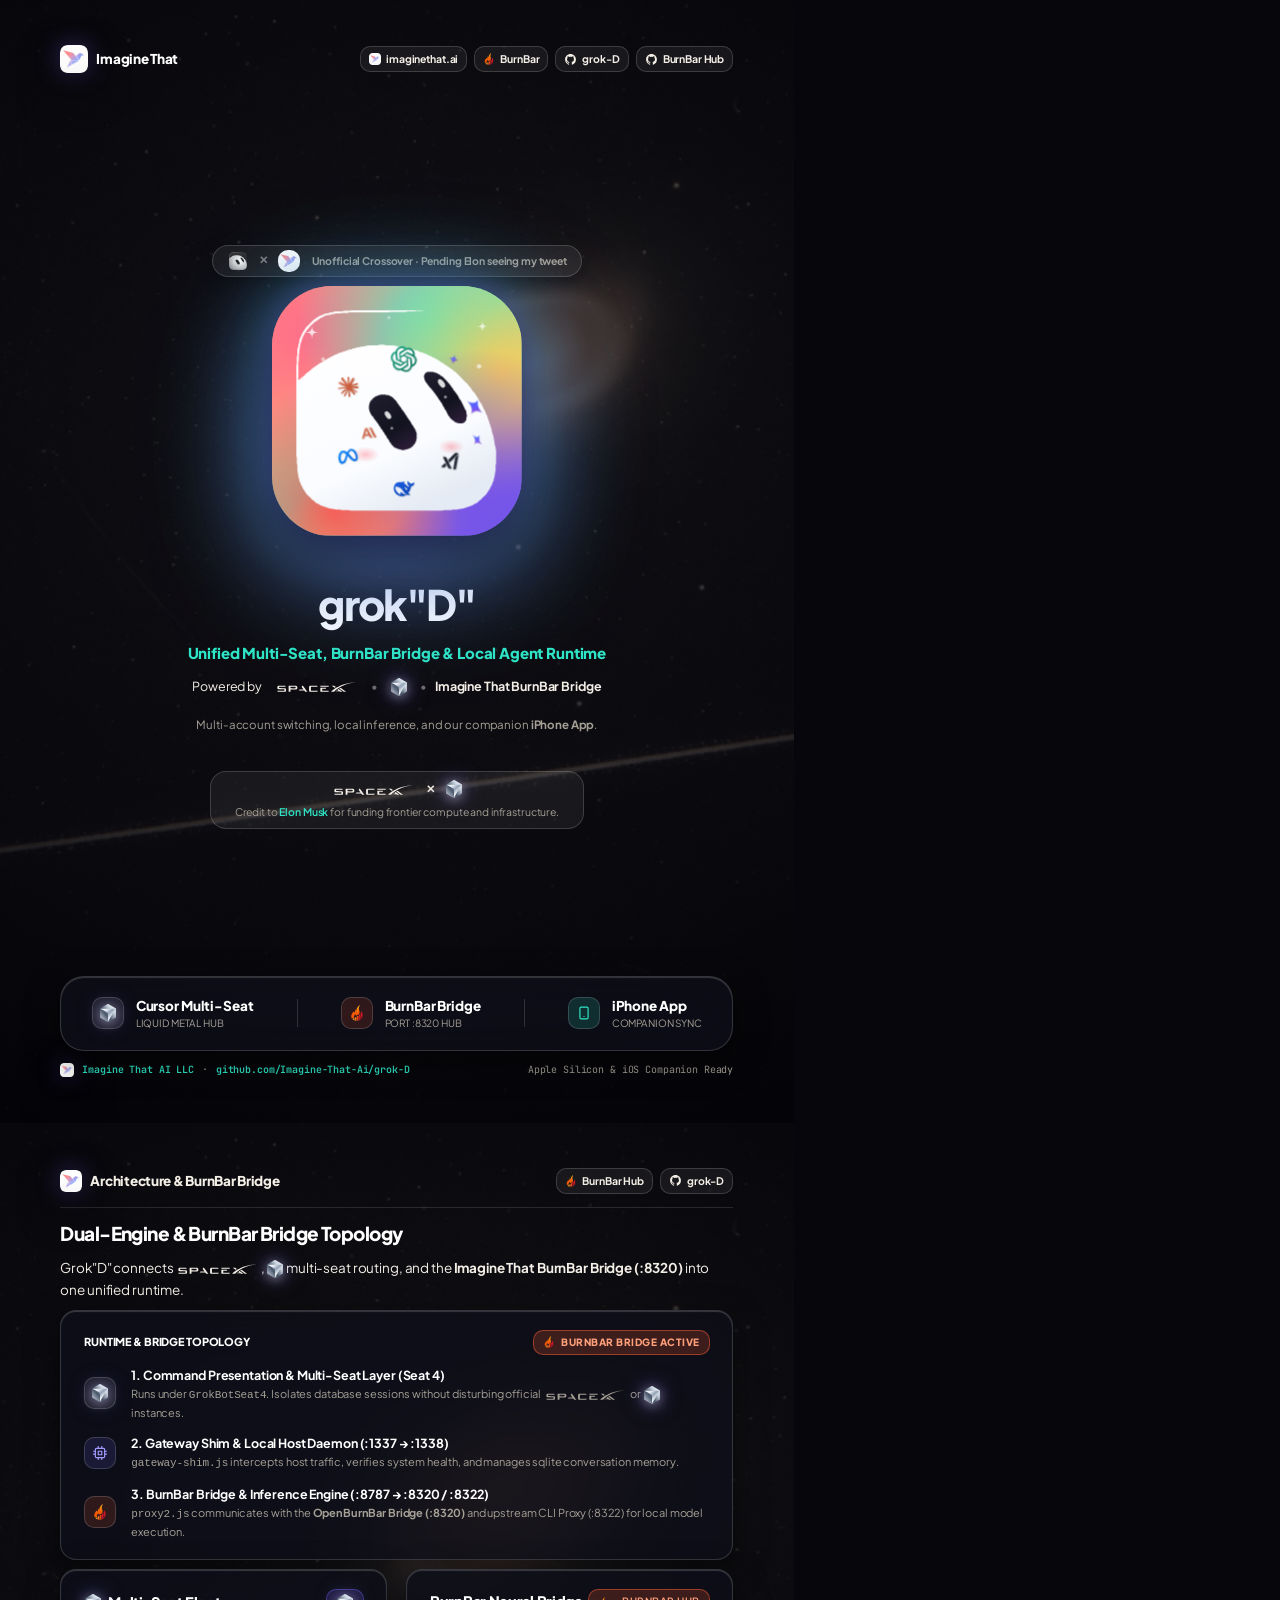
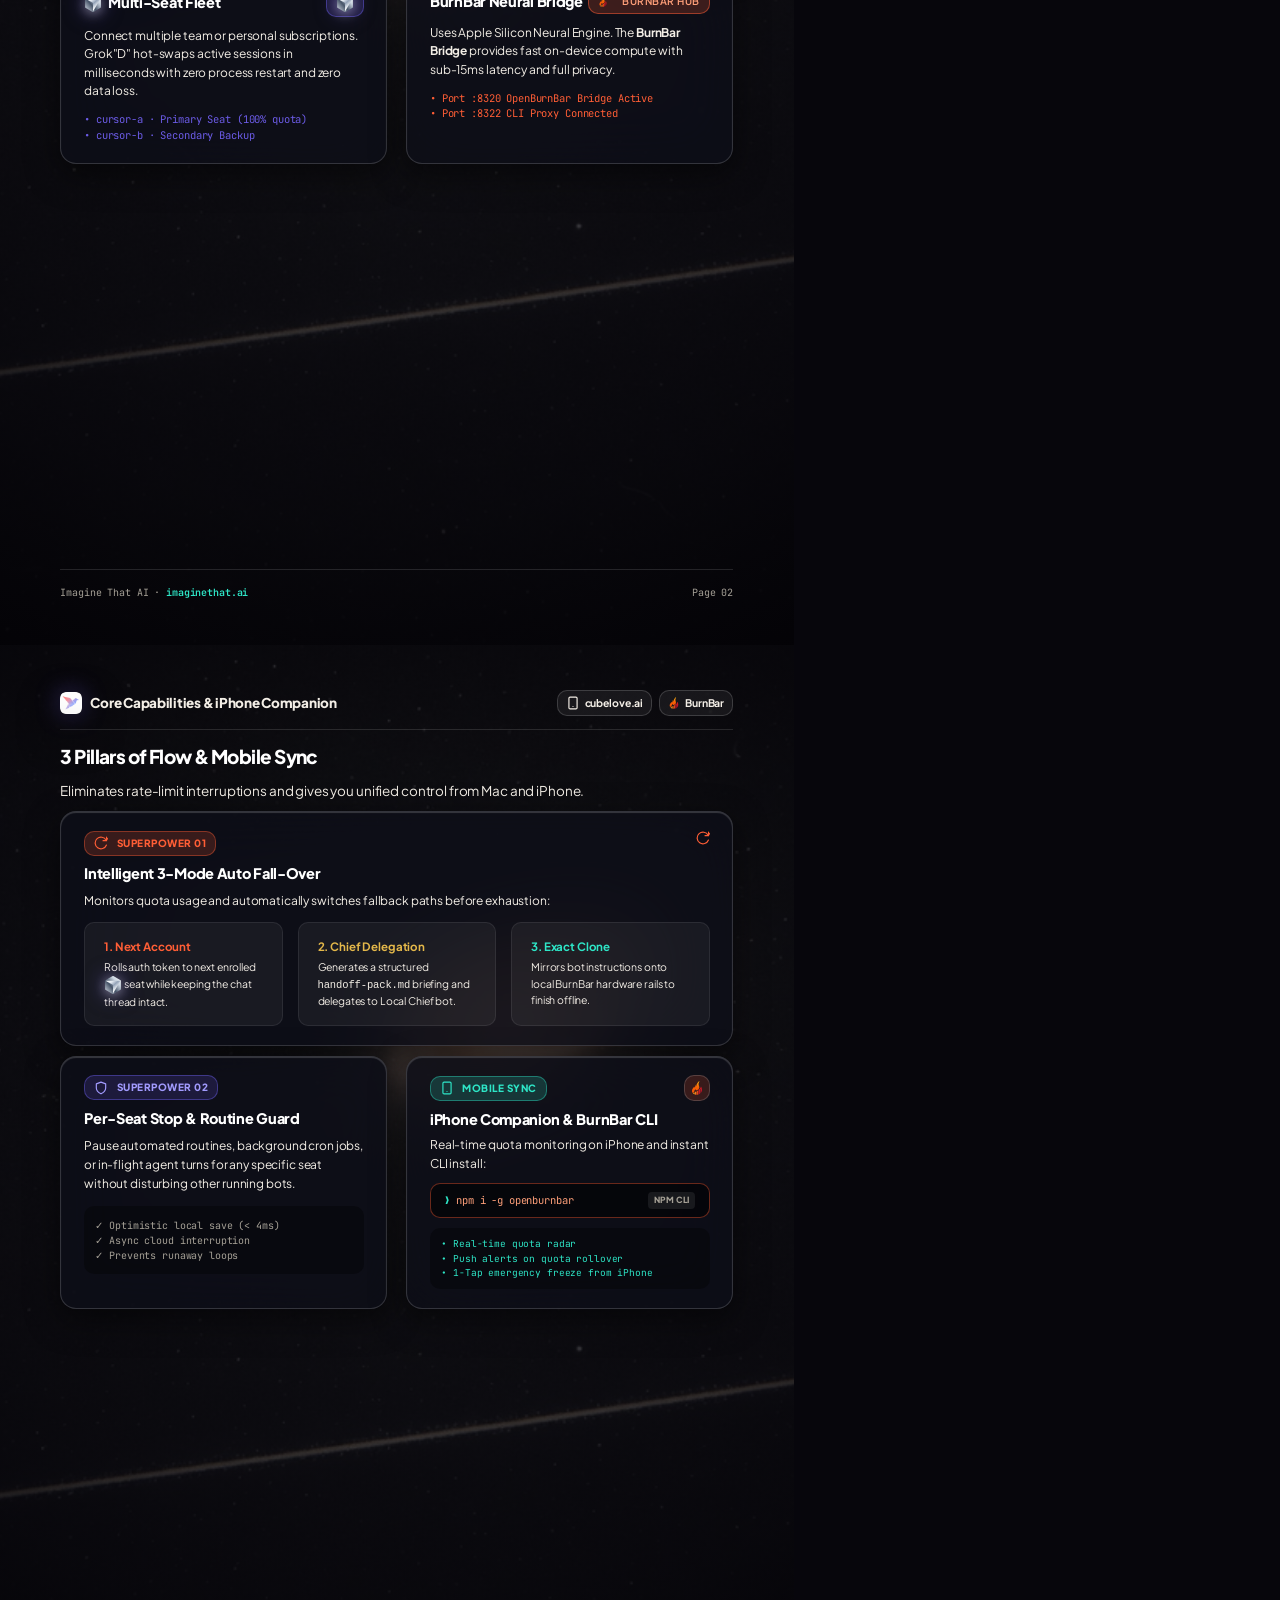
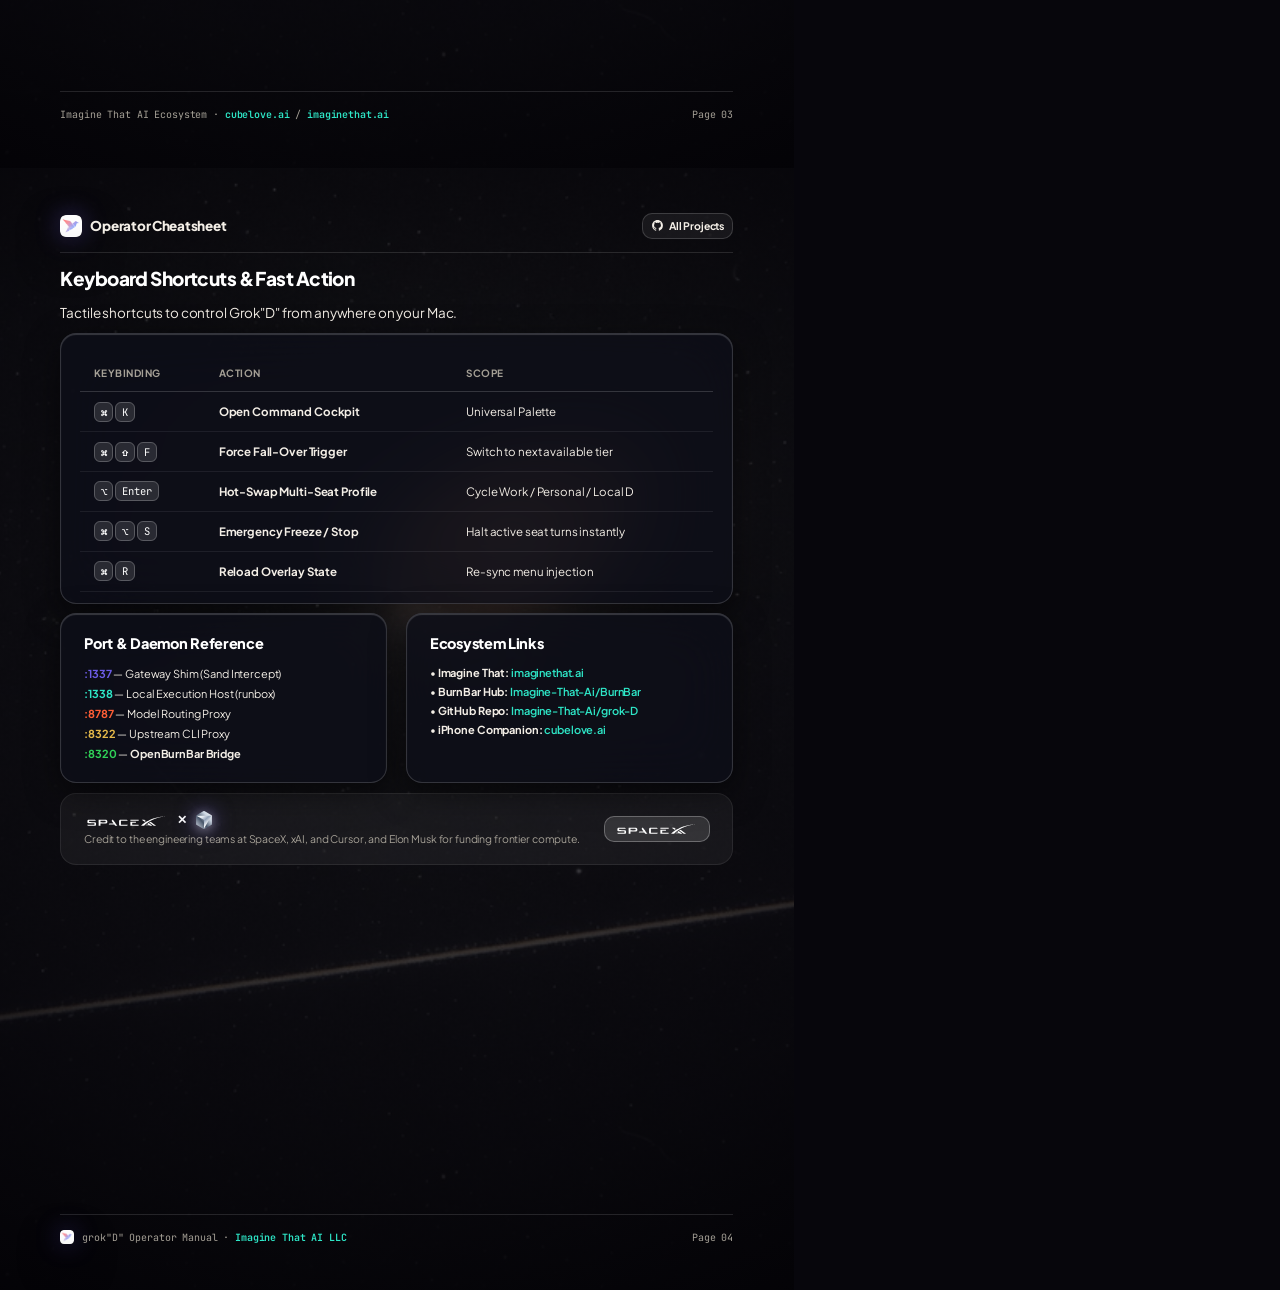
==== welcome_guide_source.html @ 6ba2c103 "Land the rest of the Mac grok"D" overlay. Bot-to-bot chatter, create-bot, glass theme, local takeove" ====
<!DOCTYPE html>
<html lang="en">
<head>
  <meta charset="UTF-8">
  <title>grok"D" Operator Guide</title>
  <link rel="preconnect" href="https://fonts.googleapis.com">
  <link rel="preconnect" href="https://fonts.gstatic.com" crossorigin>
  <link href="https://fonts.googleapis.com/css2?family=Plus+Jakarta+Sans:ital,wght@0,300;0,400;0,500;0,600;0,700;0,800;0,900;1,400&family=JetBrains+Mono:wght@400;500;600;700&display=swap" rel="stylesheet">
  <style>
    @page {
      size: A4 portrait;
      margin: 0;
    }
    *, *::before, *::after {
      box-sizing: border-box;
      margin: 0;
      padding: 0;
      -webkit-print-color-adjust: exact !important;
      print-color-adjust: exact !important;
    }

    :root {
      --bg-dark: #07060C;
      --bg-card: rgba(14, 15, 24, 0.84);
      --bg-card-glass: rgba(255, 255, 255, 0.05);
      --border-specular: 1px solid rgba(255, 255, 255, 0.16);
      --border-subtle: 1px solid rgba(255, 255, 255, 0.08);
      
      --text-white: #FFFFFF;
      --text-main: #F3EEE6;
      --text-muted: #A5A096;
      --text-dim: #736E64;

      --accent-indigo: #6C5CE7;
      --accent-cyan: #2EE6C7;
      --accent-coral: #FF5E36;
      --accent-amber: #E4B84A;
      --accent-emerald: #30D158;

      --radius-squircle-lg: 24px;
      --radius-squircle-md: 16px;
      --radius-squircle-sm: 10px;
      --radius-squircle-icon: 24%;

      --font-display: 'Plus Jakarta Sans', -apple-system, BlinkMacSystemFont, 'SF Pro Display', sans-serif;
      --font-mono: 'JetBrains Mono', 'SF Mono', monospace;
    }

    body {
      background-color: var(--bg-dark);
      color: var(--text-main);
      font-family: var(--font-display);
      font-size: 13px;
      line-height: 1.5;
      letter-spacing: -0.01em;
      -webkit-font-smoothing: antialiased;
    }

    .page {
      width: 210mm;
      height: 297mm;
      position: relative;
      overflow: hidden;
      page-break-after: always;
      page-break-inside: avoid;
      background-color: #07060C;
      background-image: url('[data-uri]');
      background-size: cover;
      background-position: center;
      padding: 12mm 16mm;
      display: flex;
      flex-direction: column;
    }

    .kernel-overlay {
      position: absolute;
      inset: 0;
      background: radial-gradient(circle at 50% 30%, rgba(7, 6, 12, 0.62) 0%, rgba(5, 4, 9, 0.88) 75%, rgba(3, 2, 6, 0.96) 100%);
      pointer-events: none;
      z-index: 0;
    }

    .page-content {
      position: relative;
      z-index: 1;
      height: 100%;
      display: flex;
      flex-direction: column;
    }

    .doc-header {
      display: flex;
      justify-content: space-between;
      align-items: center;
      padding-bottom: 3.5mm;
      border-bottom: 1px solid rgba(255, 255, 255, 0.12);
      margin-bottom: 3mm;
    }
    .doc-brand {
      display: flex;
      align-items: center;
      gap: 8px;
      font-size: 13.5px;
      font-weight: 800;
      letter-spacing: -0.02em;
    }

    .nav-links {
      display: flex;
      align-items: center;
      gap: 7px;
    }

    .doc-footer {
      margin-top: auto;
      padding-top: 4mm;
      border-top: 1px solid rgba(255, 255, 255, 0.12);
      display: flex;
      justify-content: space-between;
      align-items: center;
      font-size: 10px;
      color: var(--text-muted);
      font-family: var(--font-mono);
    }

    a.header-brand-pill {
      display: inline-flex;
      align-items: center;
      gap: 5px;
      padding: 4px 8px;
      background: rgba(255, 255, 255, 0.06);
      border: 1px solid rgba(255, 255, 255, 0.16);
      border-radius: var(--radius-squircle-sm);
      color: var(--text-main);
      text-decoration: none;
      font-size: 10.5px;
      font-weight: 700;
      transition: all 0.15s ease;
    }
    a.header-brand-pill:hover {
      background: rgba(255, 255, 255, 0.14);
      border-color: rgba(255, 255, 255, 0.32);
      color: #FFF;
    }

    a.tasteful-link {
      color: var(--accent-cyan);
      text-decoration: none;
      font-weight: 600;
    }
    a.tasteful-link:hover {
      text-decoration: underline;
      color: #FFF;
    }

    h1 {
      font-size: 38px;
      font-weight: 900;
      letter-spacing: -0.045em;
      line-height: 1.1;
      color: var(--text-white);
      margin-bottom: 2mm;
    }
    h2 {
      font-size: 19px;
      font-weight: 800;
      letter-spacing: -0.03em;
      color: var(--text-white);
      margin-bottom: 2.5mm;
    }
    h3 {
      font-size: 14.5px;
      font-weight: 800;
      letter-spacing: -0.02em;
      color: var(--text-white);
    }
    p {
      color: var(--text-main);
      font-size: 12px;
      line-height: 1.55;
    }
    p.lead {
      font-size: 13.5px;
      line-height: 1.6;
      color: var(--text-main);
    }

    .glass-card {
      background: var(--bg-card);
      backdrop-filter: blur(28px) saturate(180%);
      -webkit-backdrop-filter: blur(28px) saturate(180%);
      border: var(--border-specular);
      border-radius: var(--radius-squircle-md);
      padding: 5mm 6mm;
      box-shadow: 0 10px 32px rgba(0, 0, 0, 0.5), inset 0 1px 1px rgba(255, 255, 255, 0.18);
      position: relative;
    }
    .glass-card-subtle {
      background: var(--bg-card-glass);
      border: var(--border-subtle);
      border-radius: var(--radius-squircle-sm);
      padding: 4mm 5mm;
    }

    .badge {
      display: inline-flex;
      align-items: center;
      gap: 6px;
      padding: 4px 9px;
      border-radius: var(--radius-squircle-sm);
      font-size: 10px;
      font-weight: 800;
      text-transform: uppercase;
      letter-spacing: 0.05em;
    }
    .badge-spacex {
      background: rgba(255, 255, 255, 0.12);
      color: #FFFFFF;
      border: 1px solid rgba(255, 255, 255, 0.28);
    }
    .badge-burnbar {
      background: rgba(255, 94, 54, 0.2);
      color: #FFA07A;
      border: 1px solid rgba(255, 94, 54, 0.5);
    }
    .badge-git {
      background: rgba(108, 92, 231, 0.18);
      color: #A29BFE;
      border: 1px solid rgba(108, 92, 231, 0.45);
    }
    .badge-cyan {
      background: rgba(46, 230, 199, 0.18);
      color: var(--accent-cyan);
      border: 1px solid rgba(46, 230, 199, 0.4);
    }
    .badge-coral {
      background: rgba(255, 94, 54, 0.18);
      color: var(--accent-coral);
      border: 1px solid rgba(255, 94, 54, 0.4);
    }

    .squircle-app-icon {
      border-radius: var(--radius-squircle-icon);
      overflow: hidden;
      box-shadow: 0 16px 40px rgba(0, 0, 0, 0.6), 0 0 24px rgba(108, 92, 231, 0.4);
    }

    .grid-2 {
      display: grid;
      grid-template-columns: 1fr 1fr;
      gap: 5mm;
    }
    .grid-3 {
      display: grid;
      grid-template-columns: 1fr 1fr 1fr;
      gap: 4mm;
    }

    .table-cheatsheet {
      width: 100%;
      border-collapse: collapse;
      margin-top: 2.5mm;
      font-size: 11.5px;
    }
    .table-cheatsheet th {
      text-align: left;
      padding: 2.8mm 3.5mm;
      color: var(--text-muted);
      font-size: 10px;
      text-transform: uppercase;
      letter-spacing: 0.05em;
      border-bottom: 1px solid rgba(255, 255, 255, 0.16);
    }
    .table-cheatsheet td {
      padding: 2.8mm 3.5mm;
      border-bottom: 1px solid rgba(255, 255, 255, 0.07);
      color: var(--text-main);
    }
    kbd {
      background: rgba(255, 255, 255, 0.12);
      border: 1px solid rgba(255, 255, 255, 0.22);
      border-radius: 6px;
      padding: 2px 6px;
      font-family: var(--font-mono);
      font-size: 10.5px;
      color: var(--text-white);
    }

    .brand-icon-box {
      width: 32px;
      height: 32px;
      border-radius: var(--radius-squircle-sm);
      display: flex;
      align-items: center;
      justify-content: center;
      border: var(--border-specular);
      flex-shrink: 0;
    }
  </style>
</head>
<body>

  <!-- ================= PAGE 1: COVER ================= -->
  <div class="page">
    <div class="kernel-overlay"></div>

    <div class="page-content" style="justify-content: space-between;">
      
      <div class="doc-header" style="border: none;">
        <div class="doc-brand">
          <img src="[data-uri]" style="width: 28px; height: 28px;" class="squircle-app-icon" alt="Imagine That Logo" />
          <span style="font-size: 13.5px; font-weight: 800; color: #FFF;">Imagine That</span>
        </div>

        <div class="nav-links">
          <a href="https://imaginethat.ai" class="header-brand-pill" target="_blank">
            <img src="[data-uri]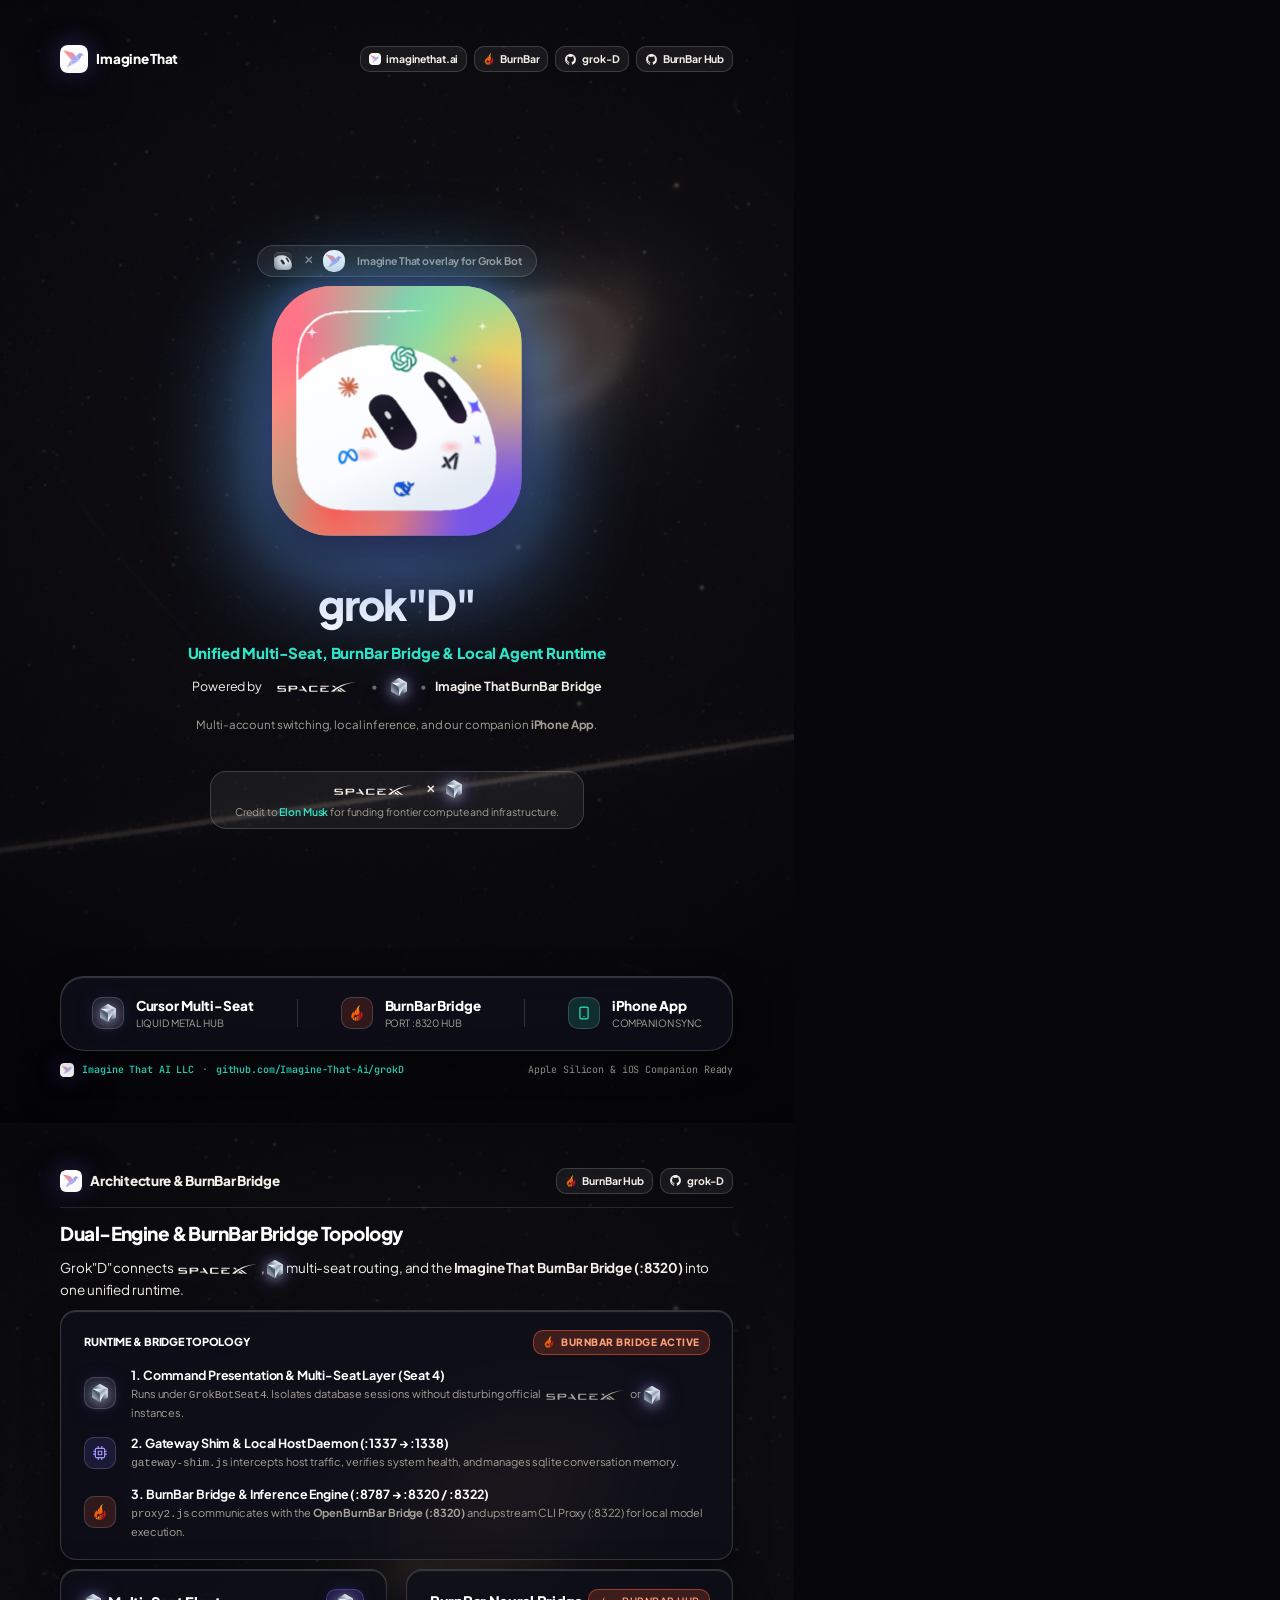
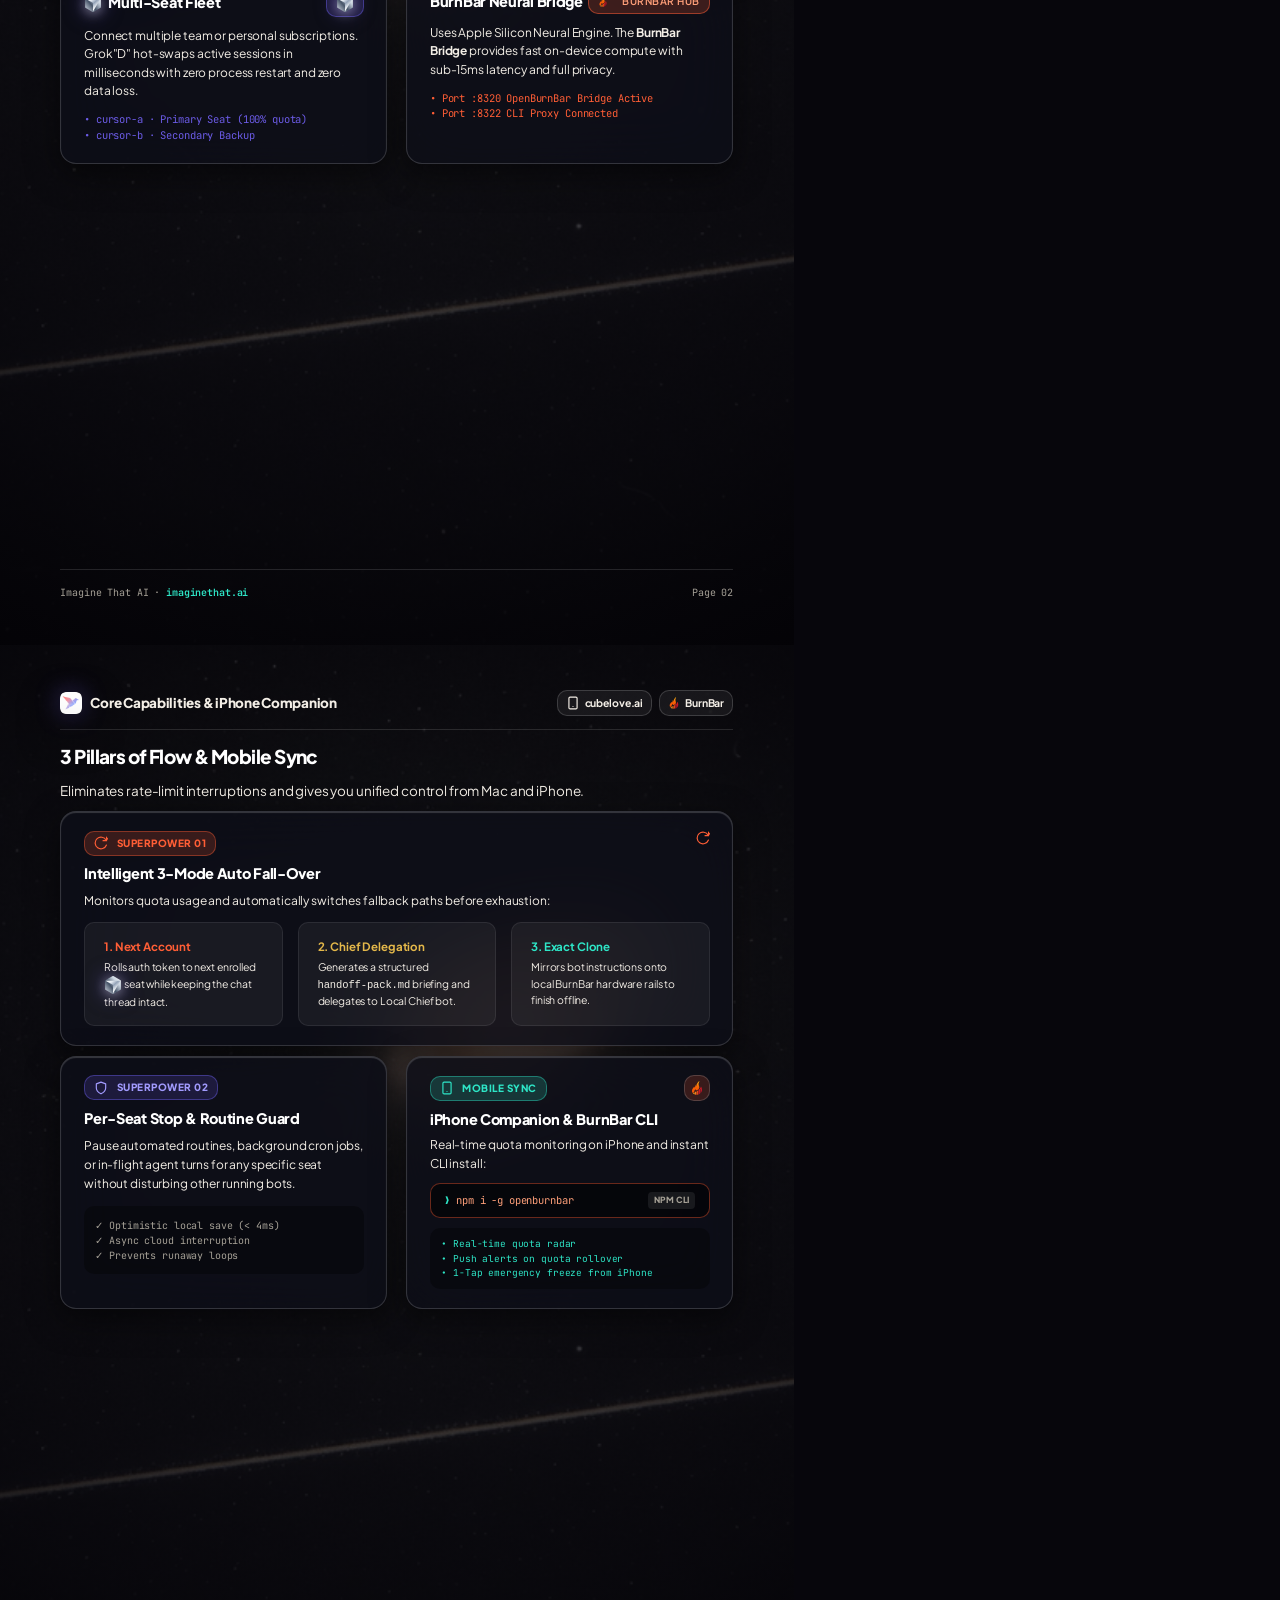
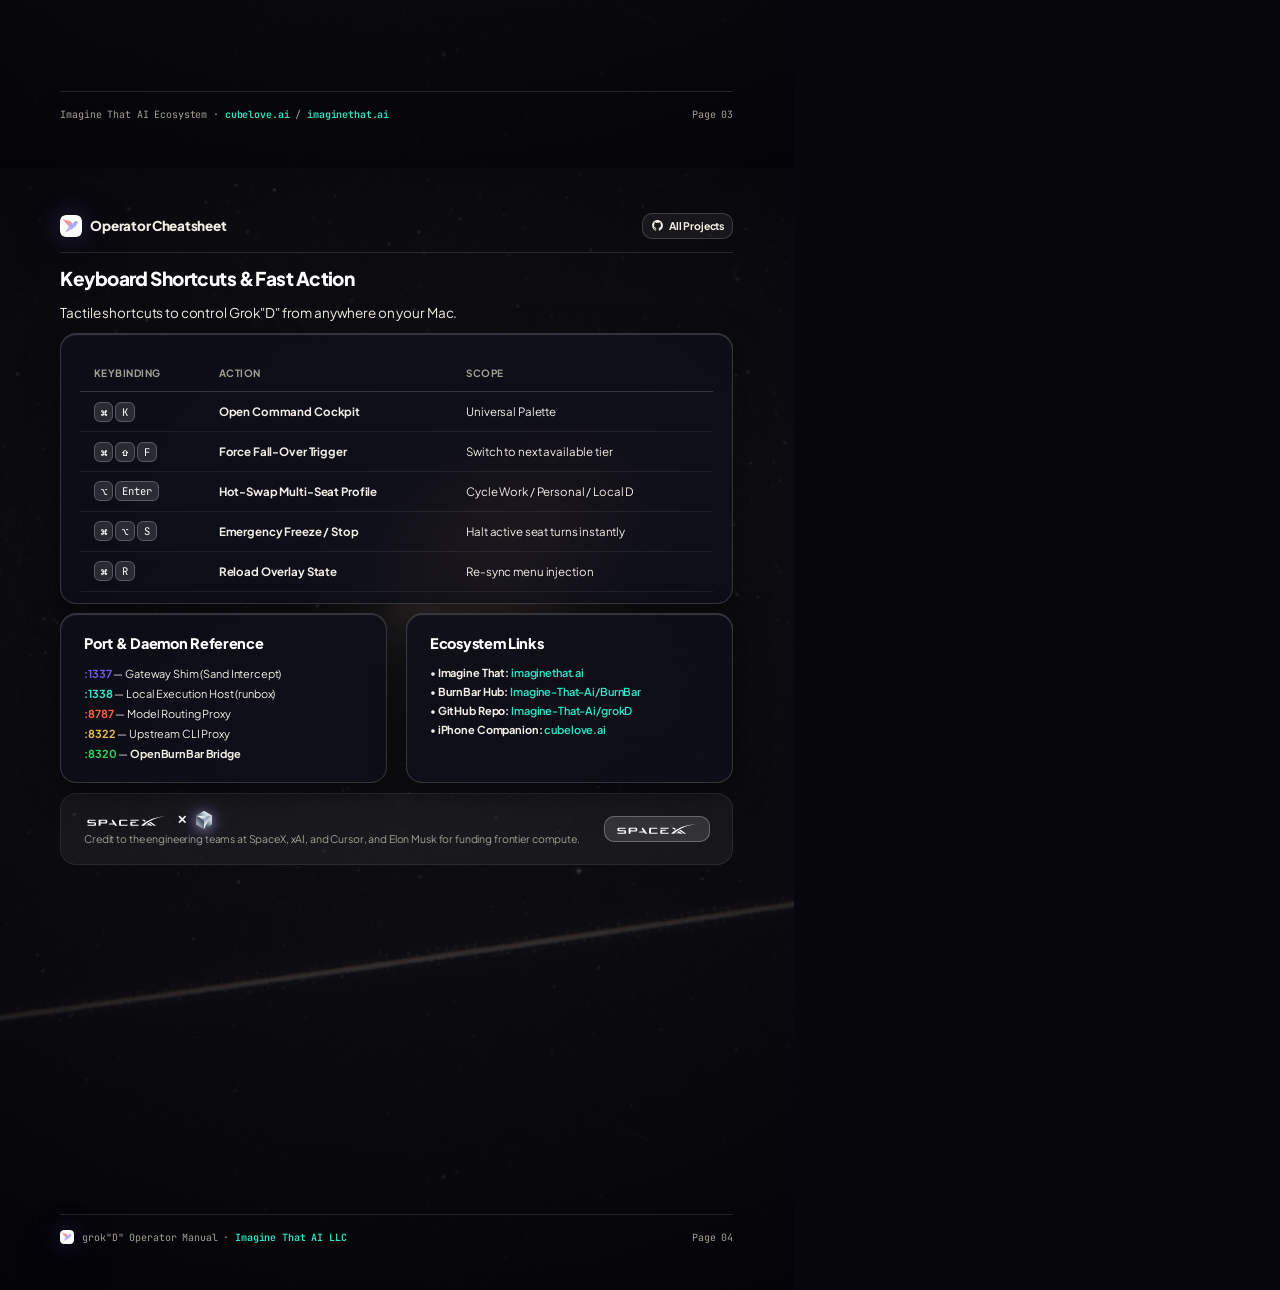
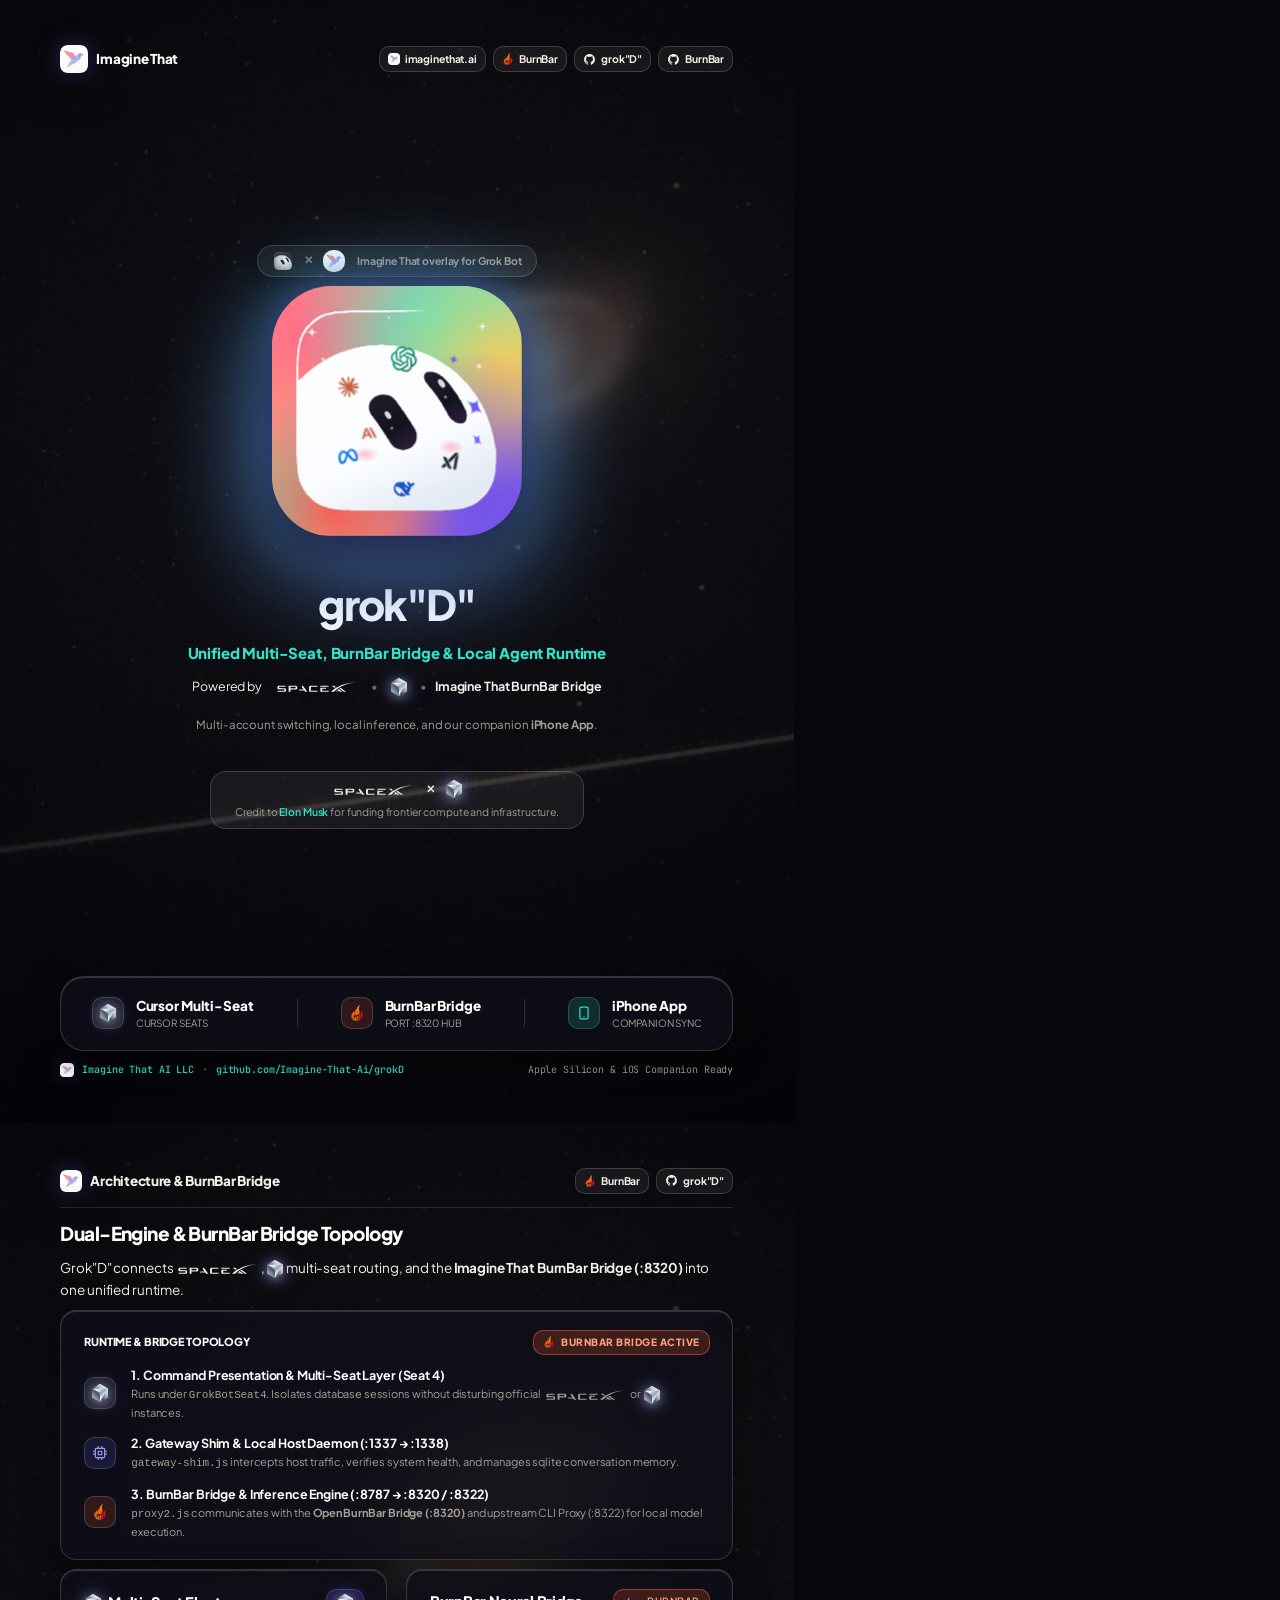
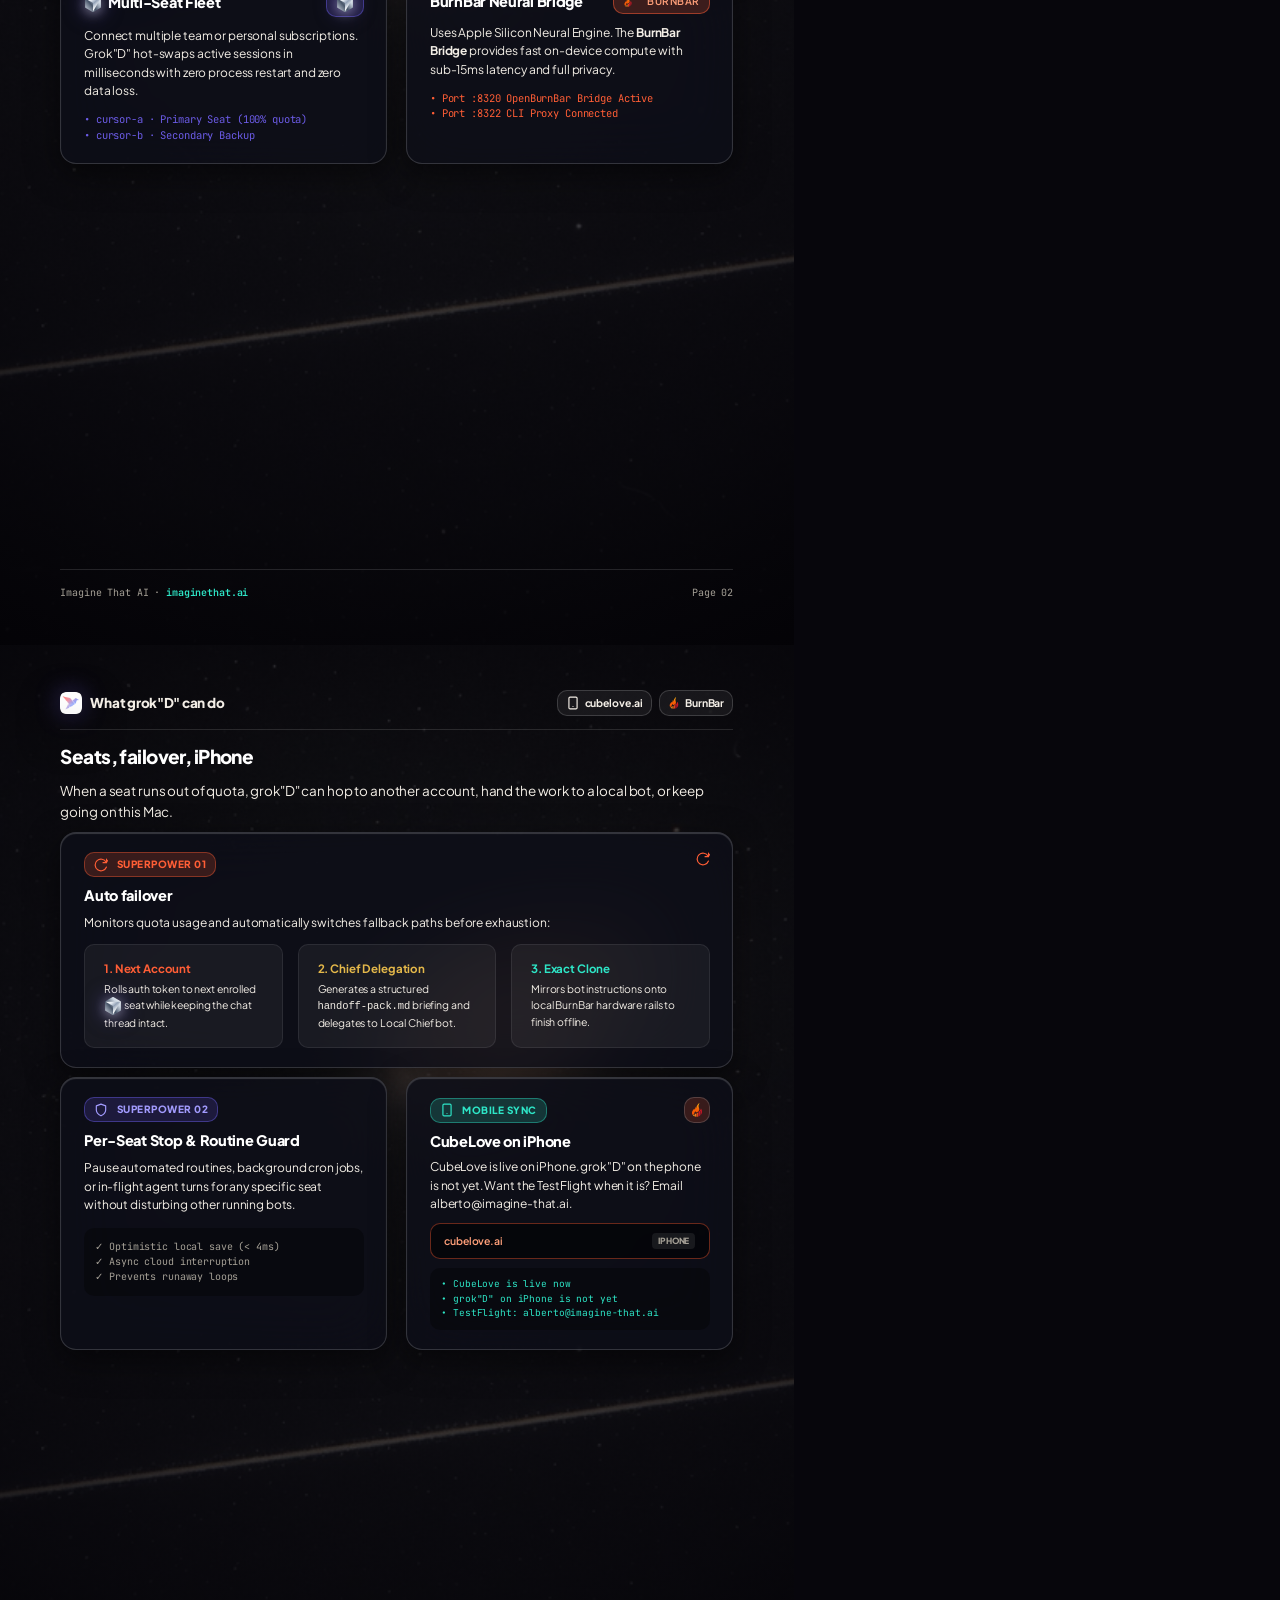
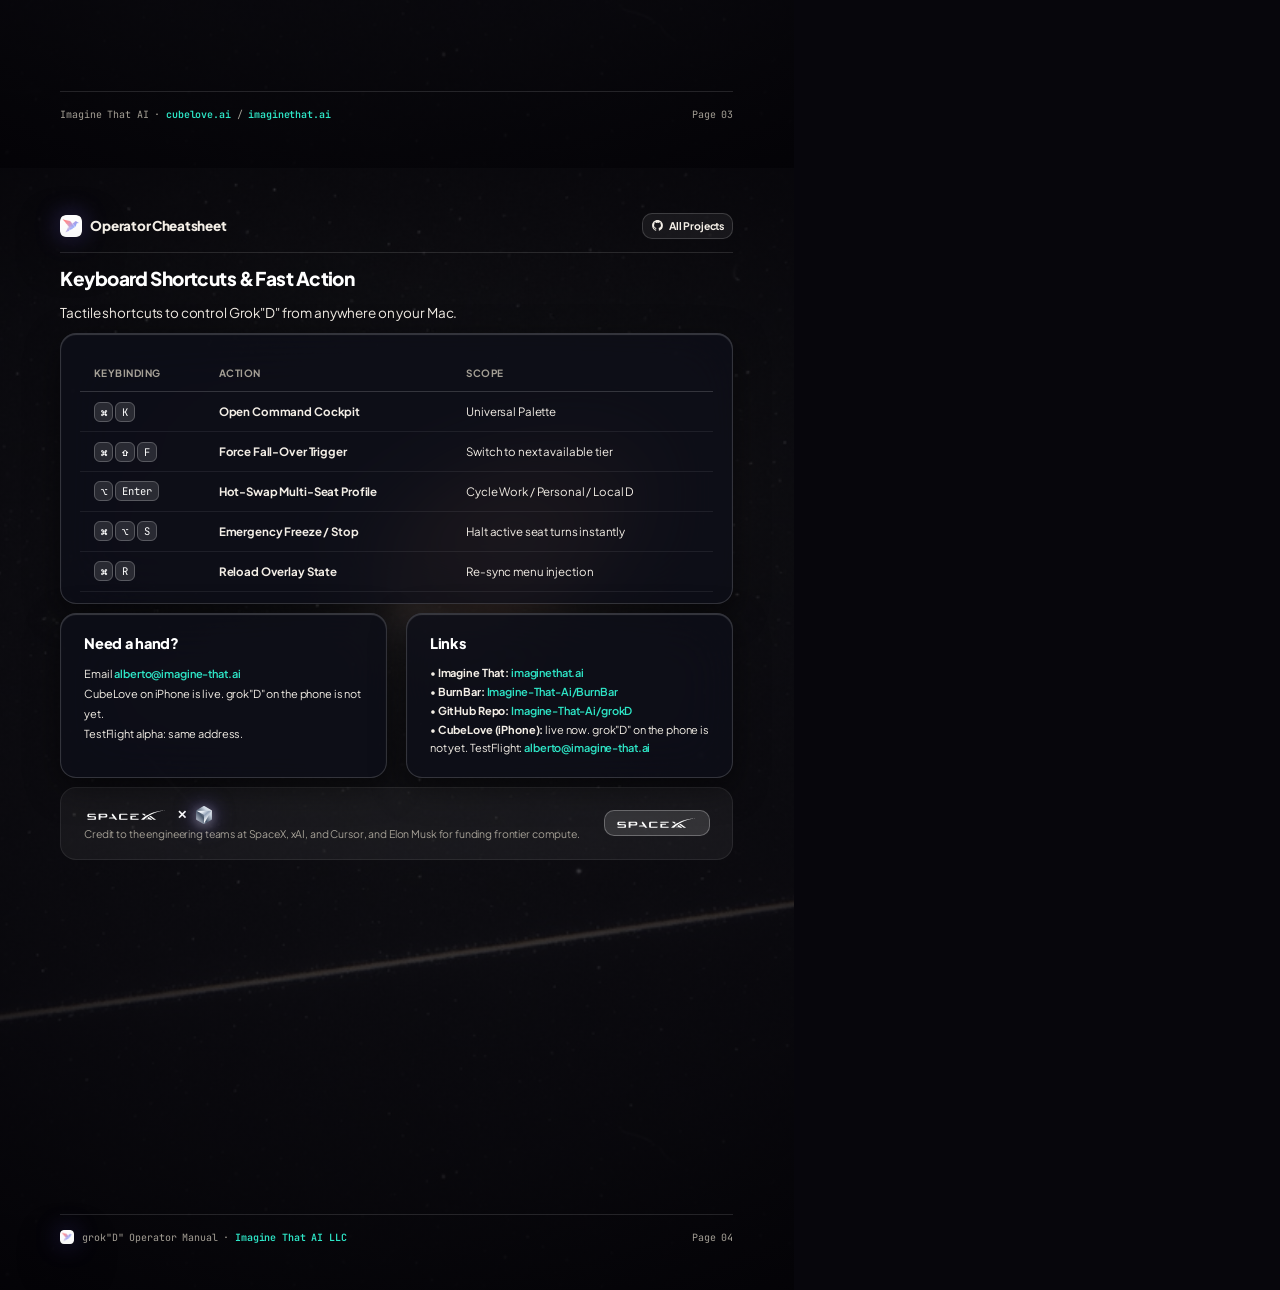
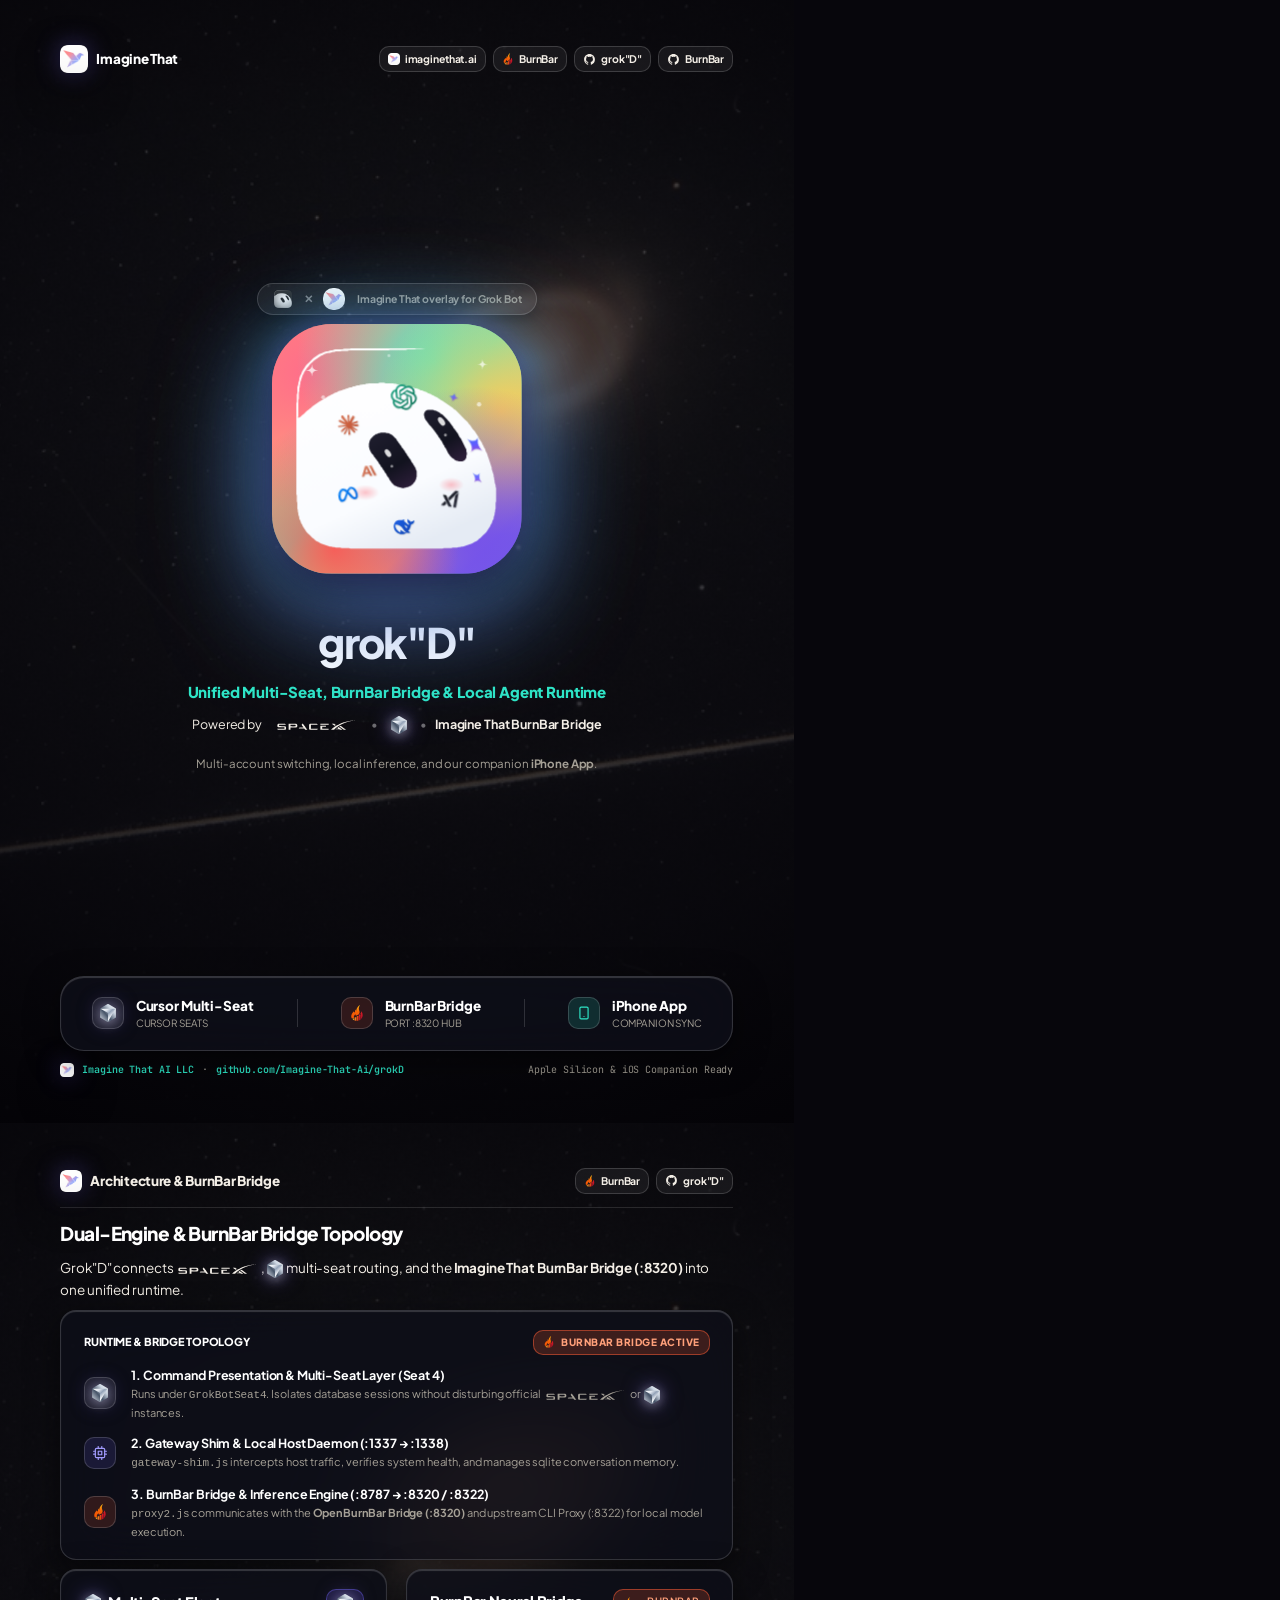
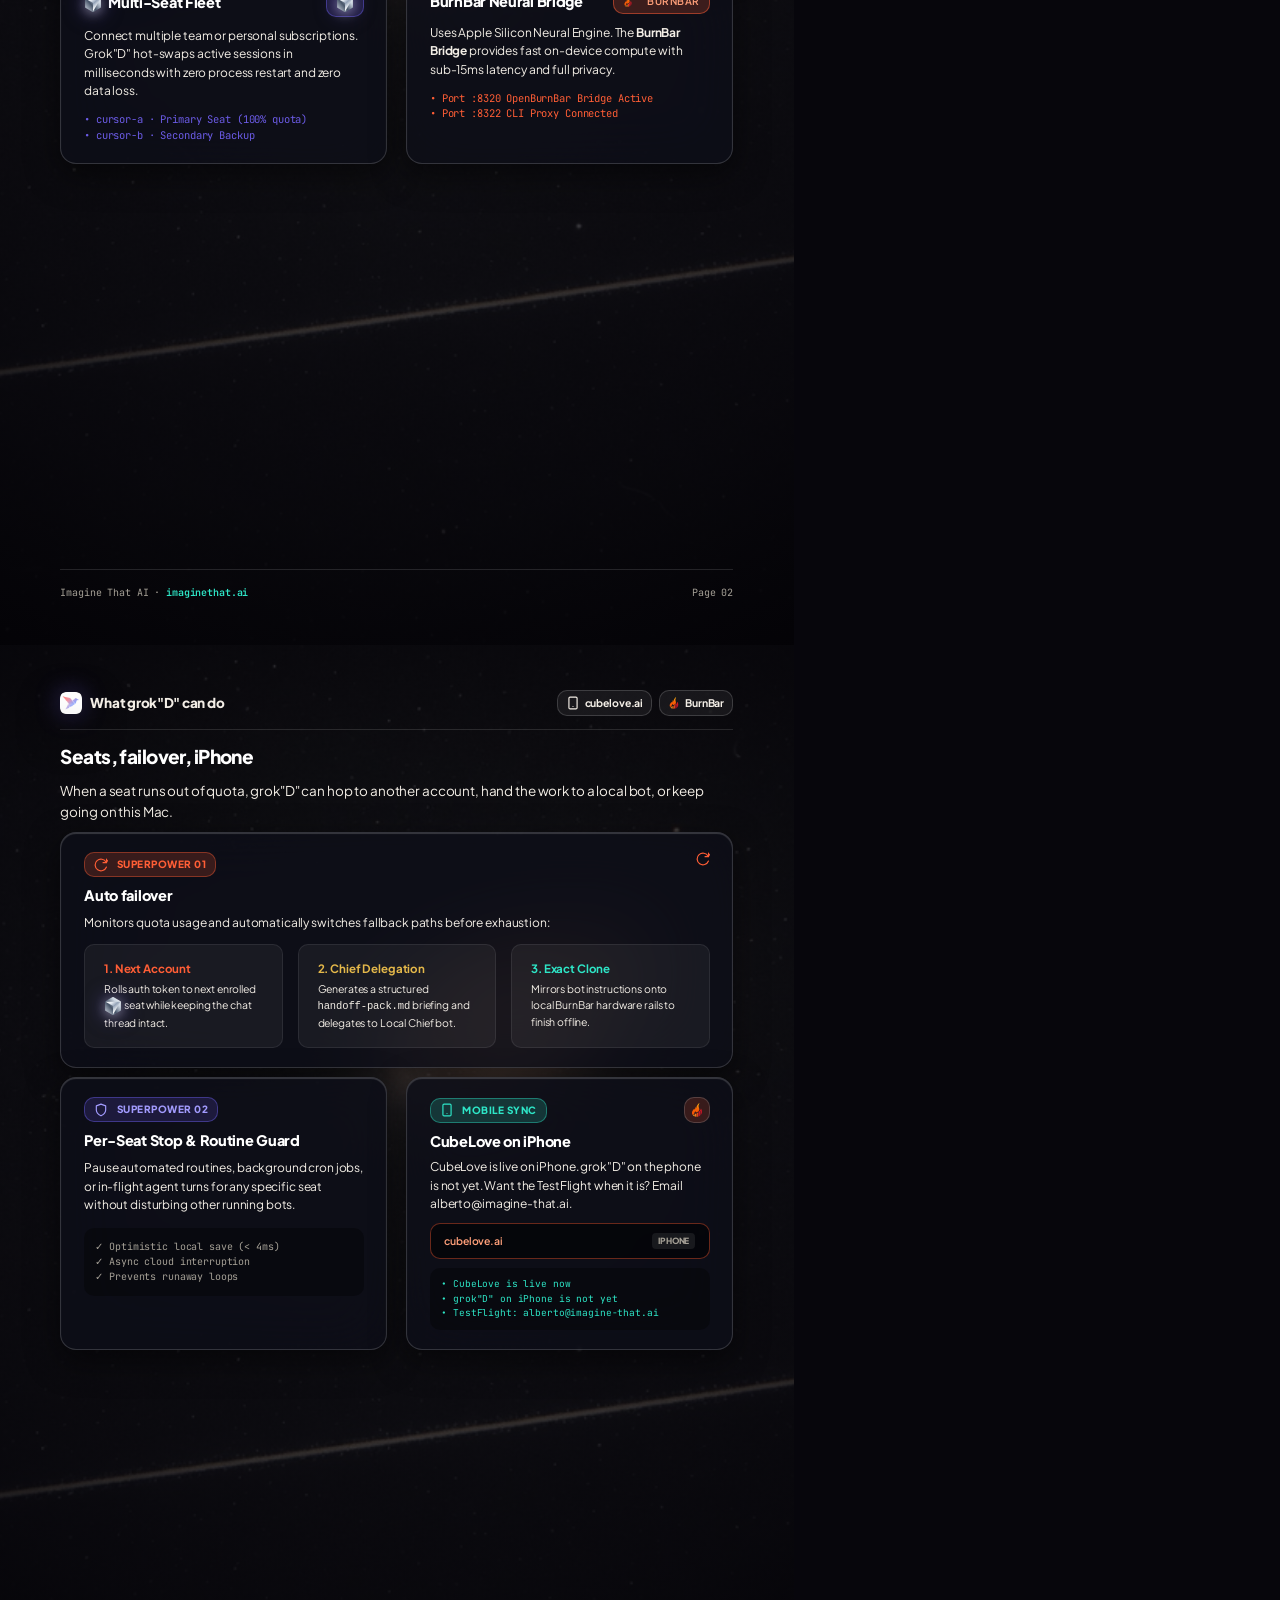
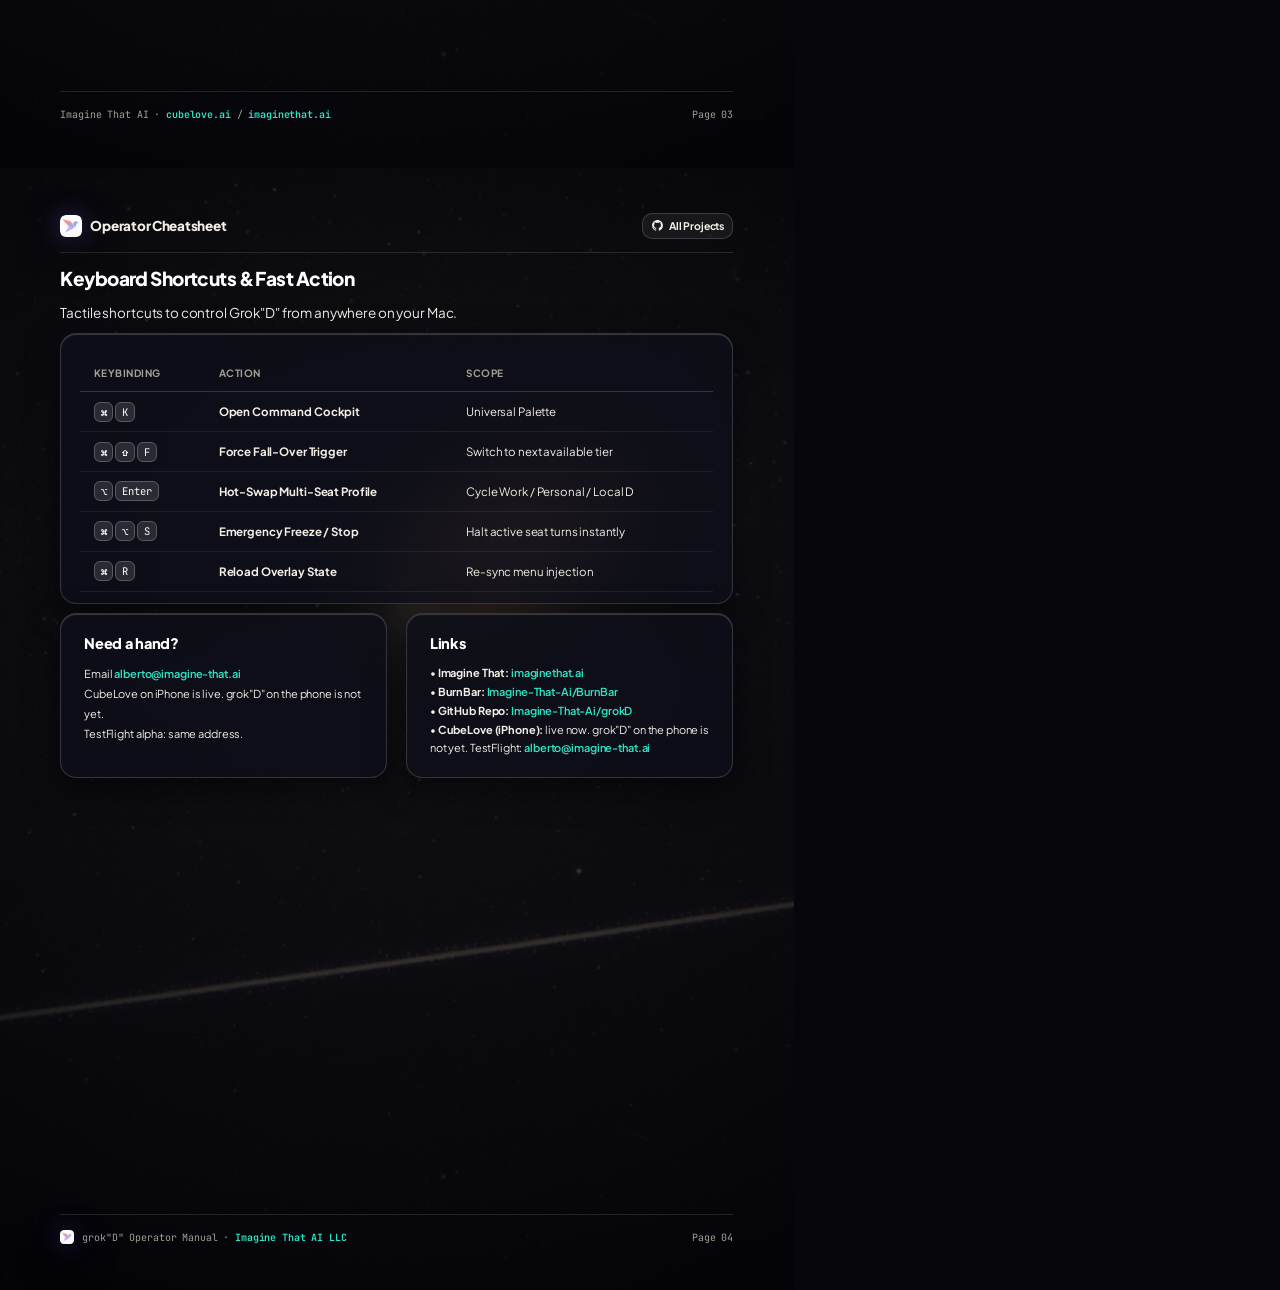
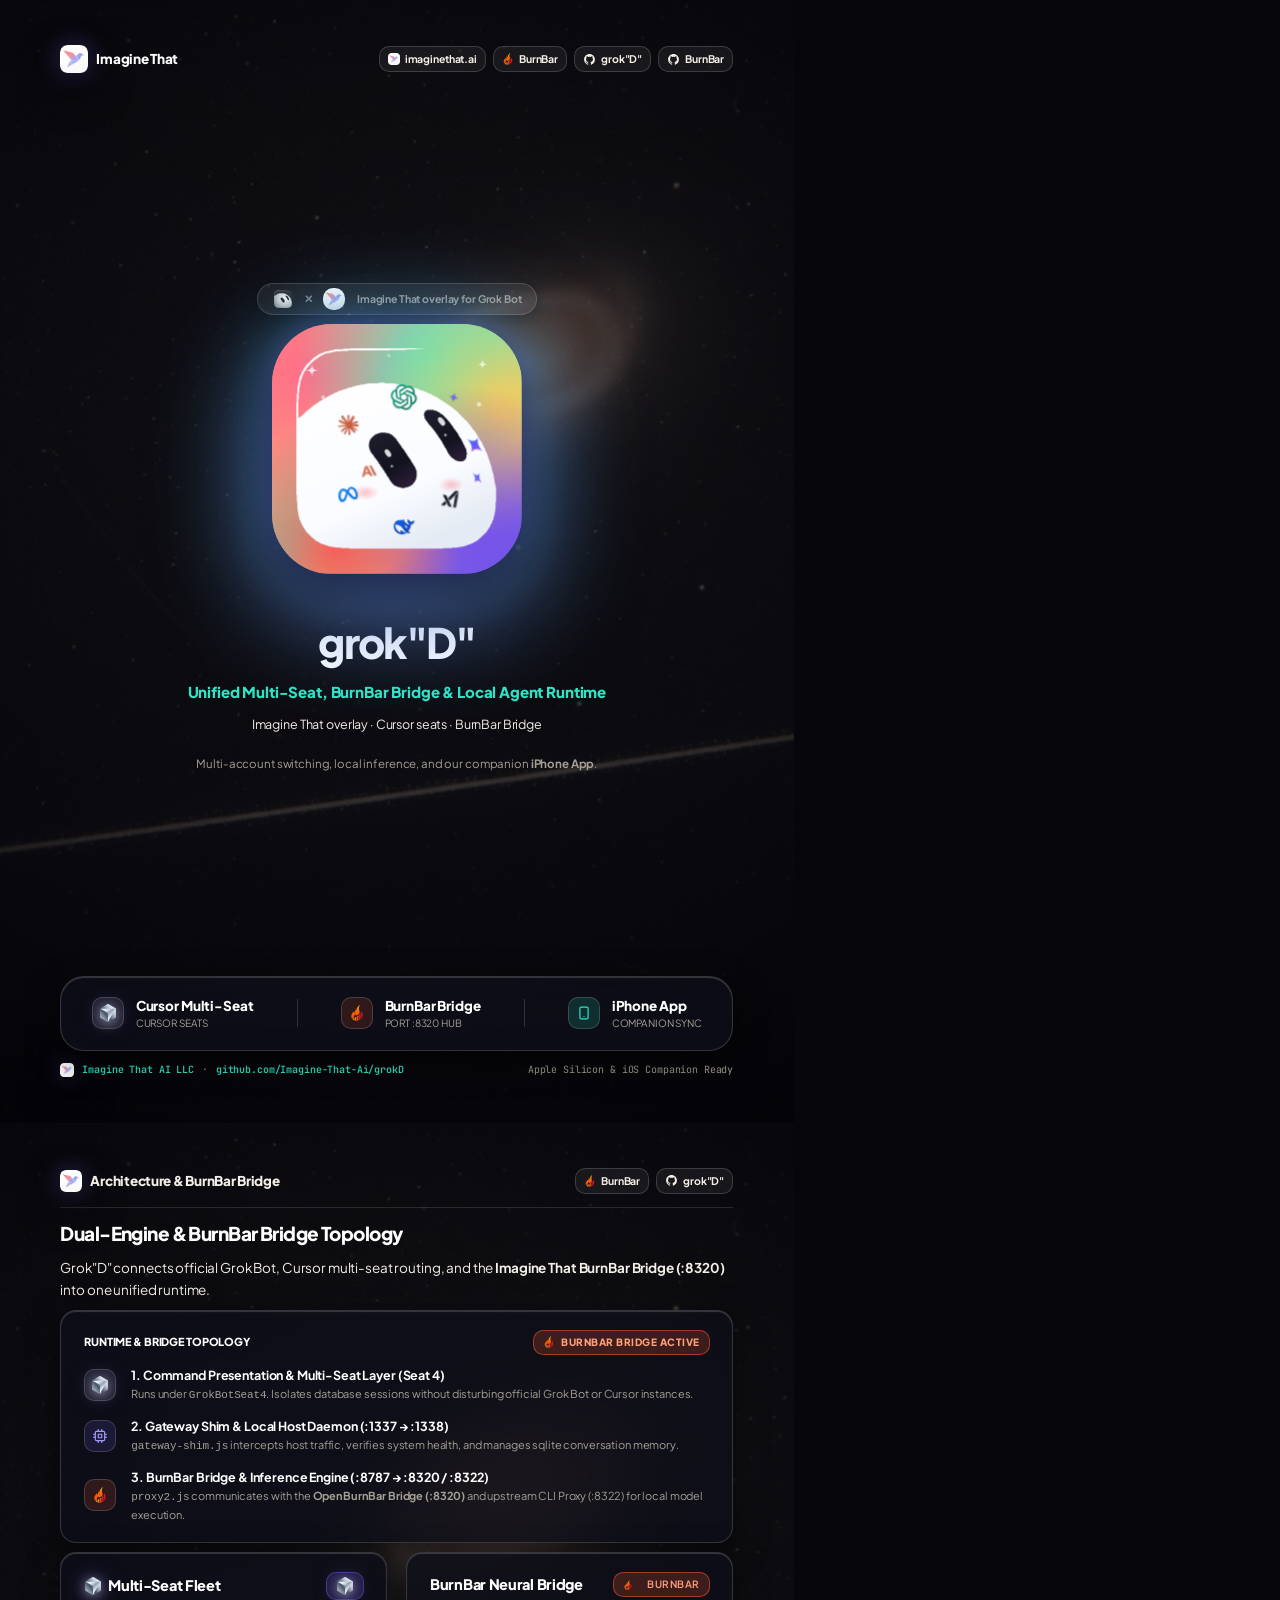
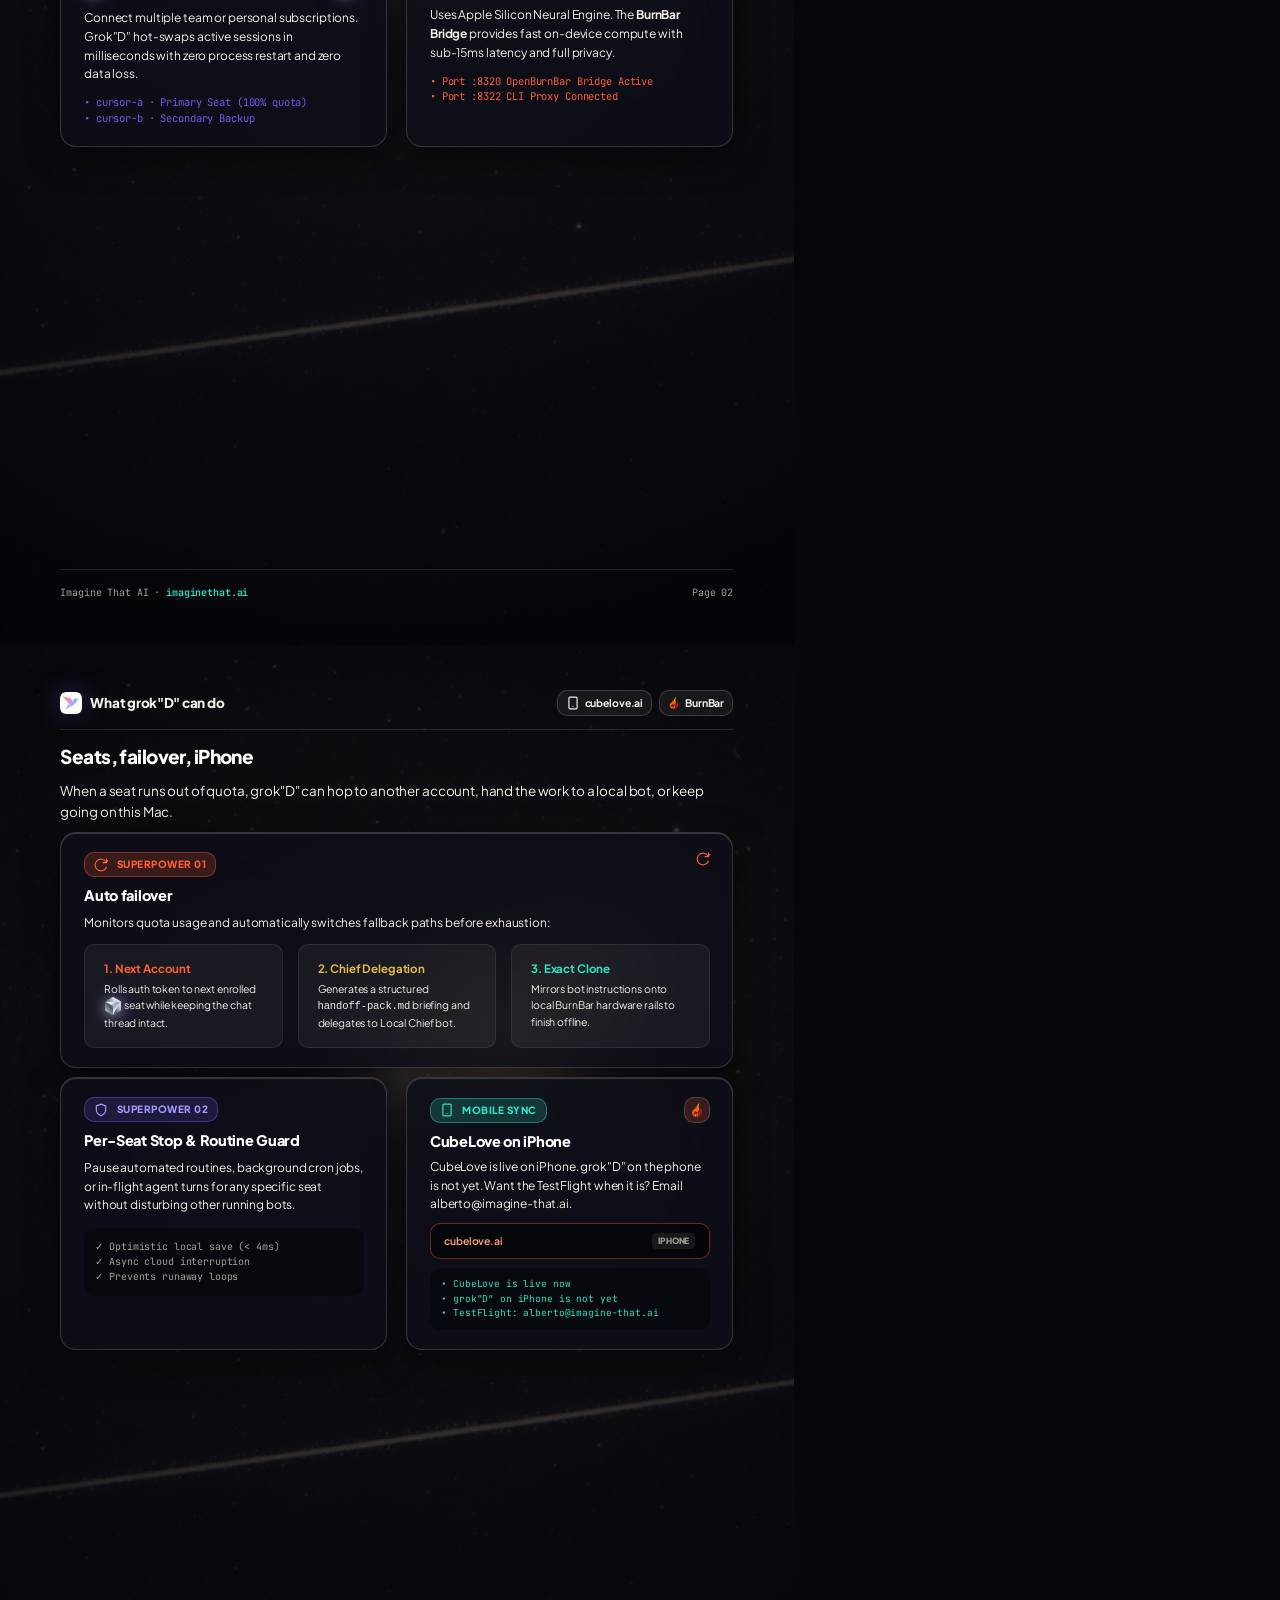
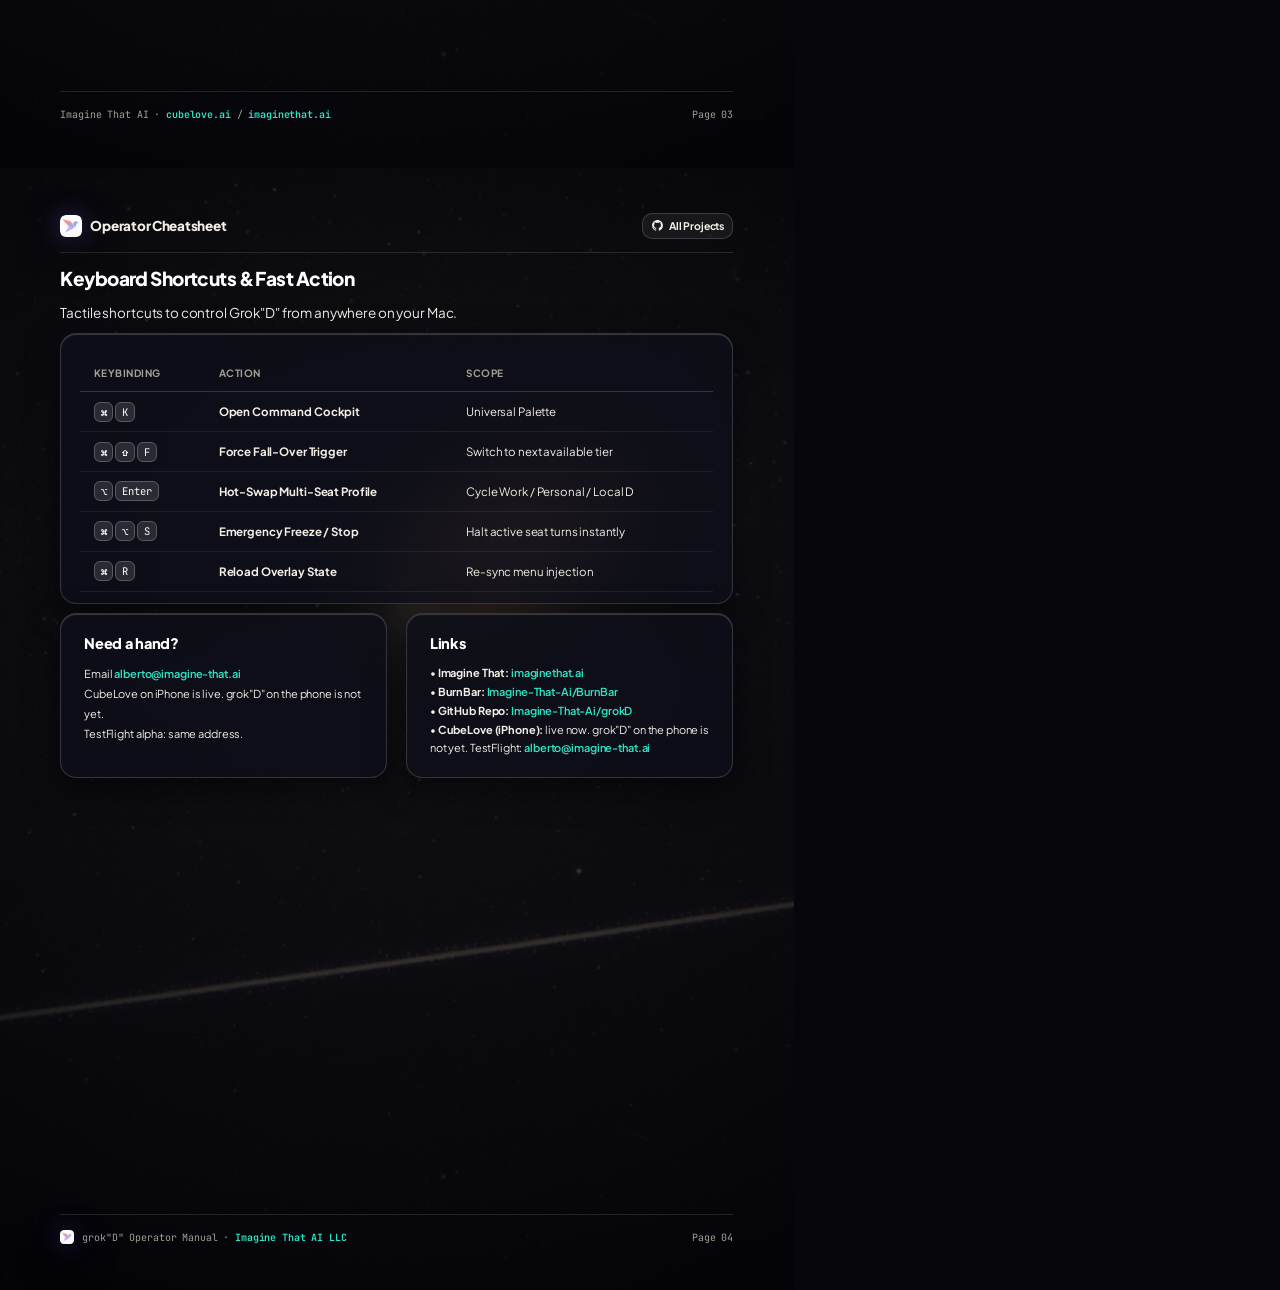
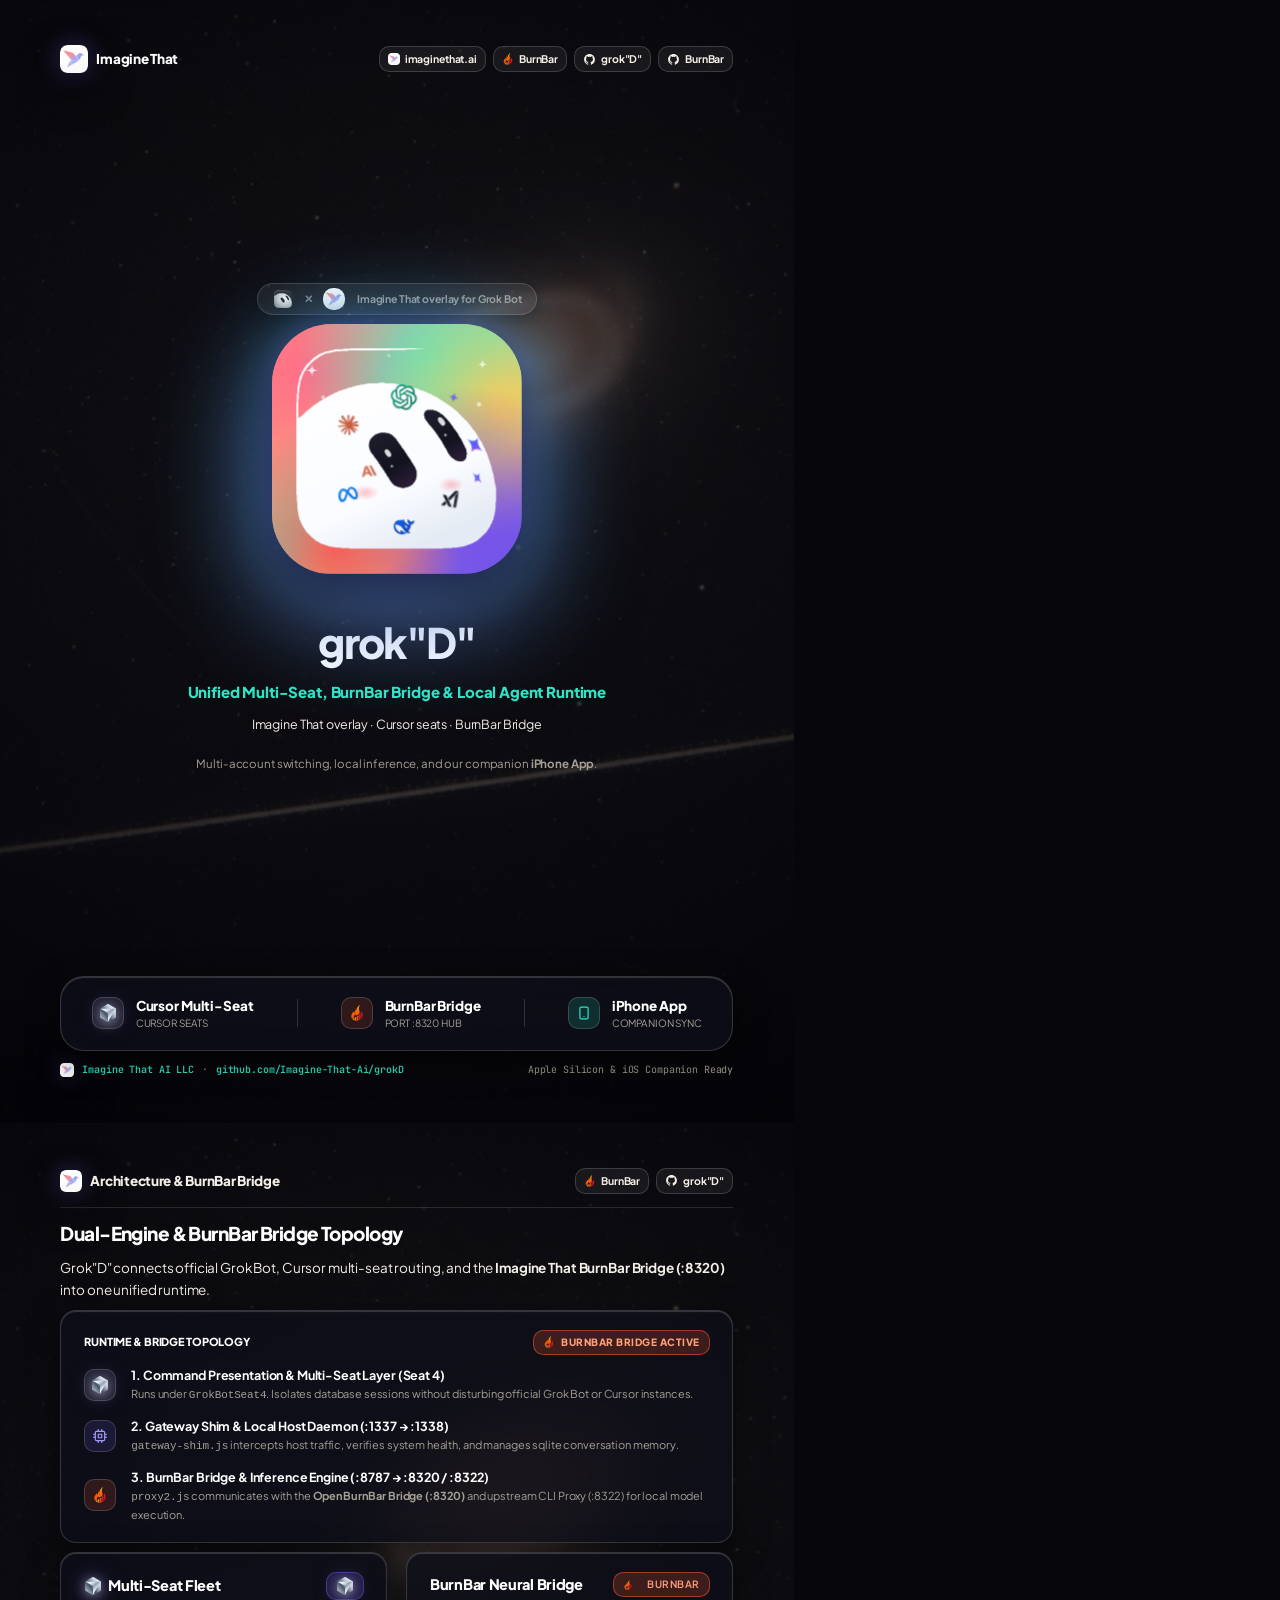
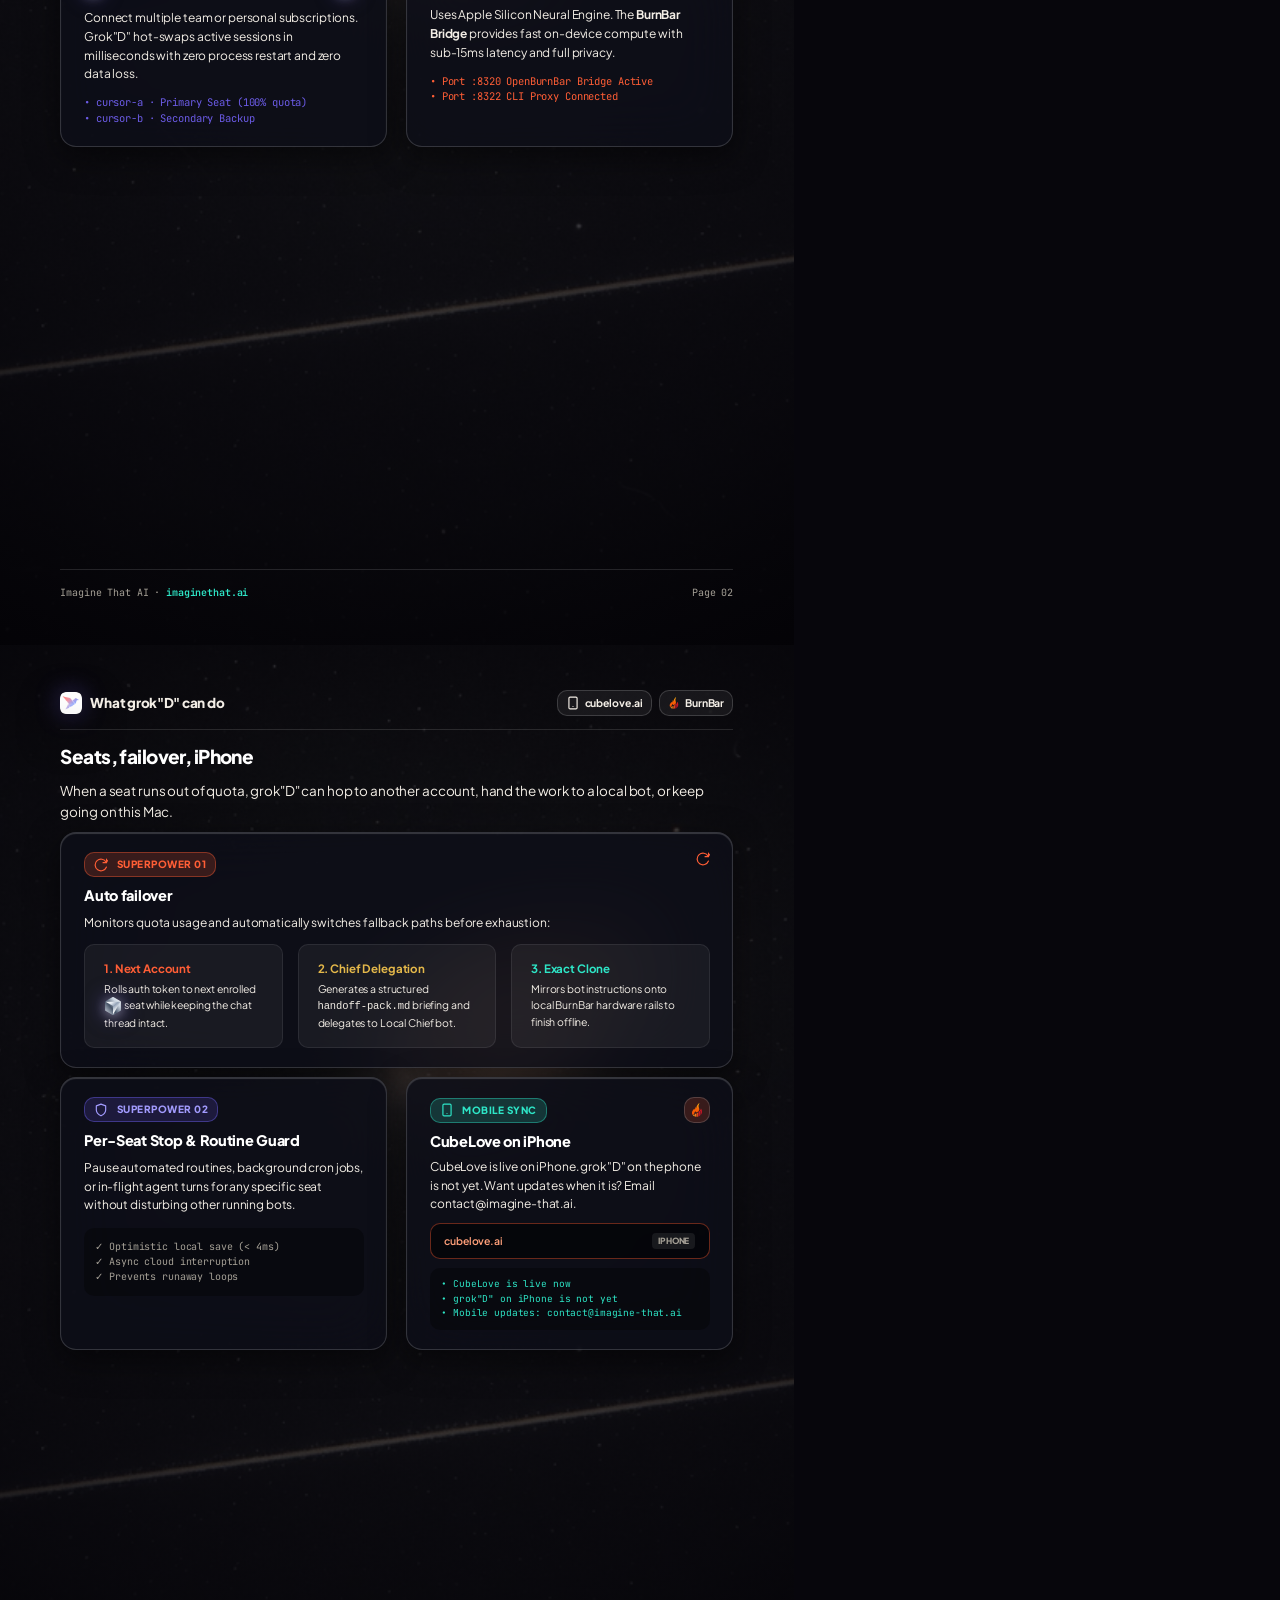
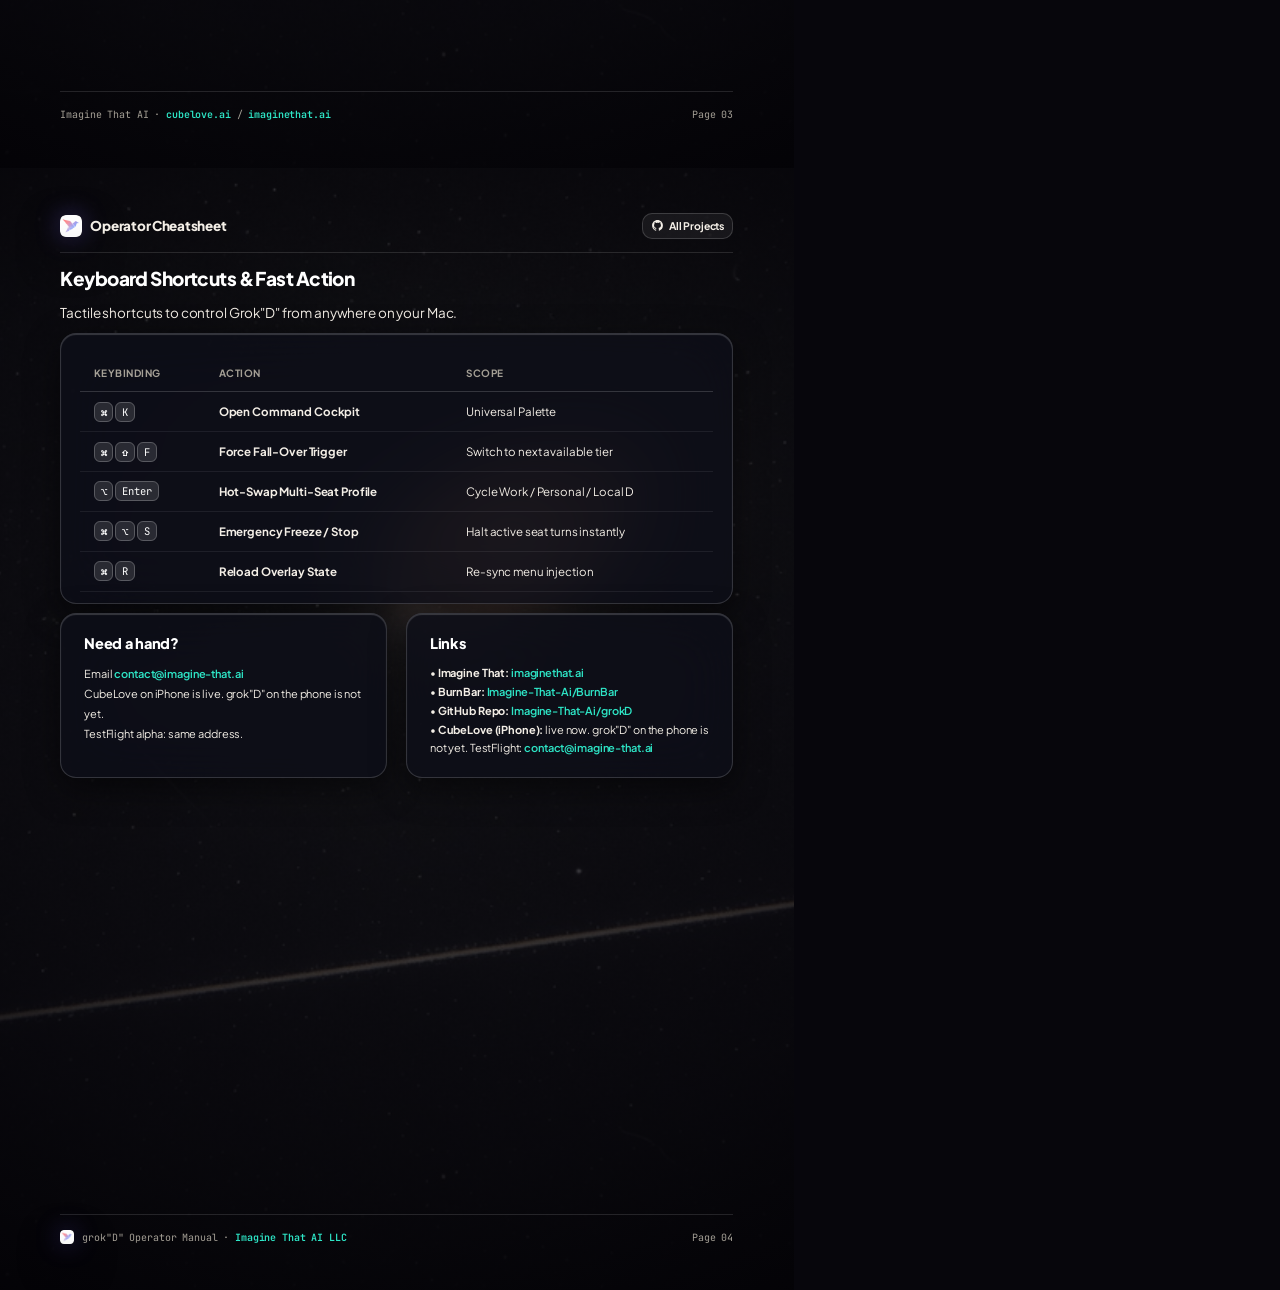
